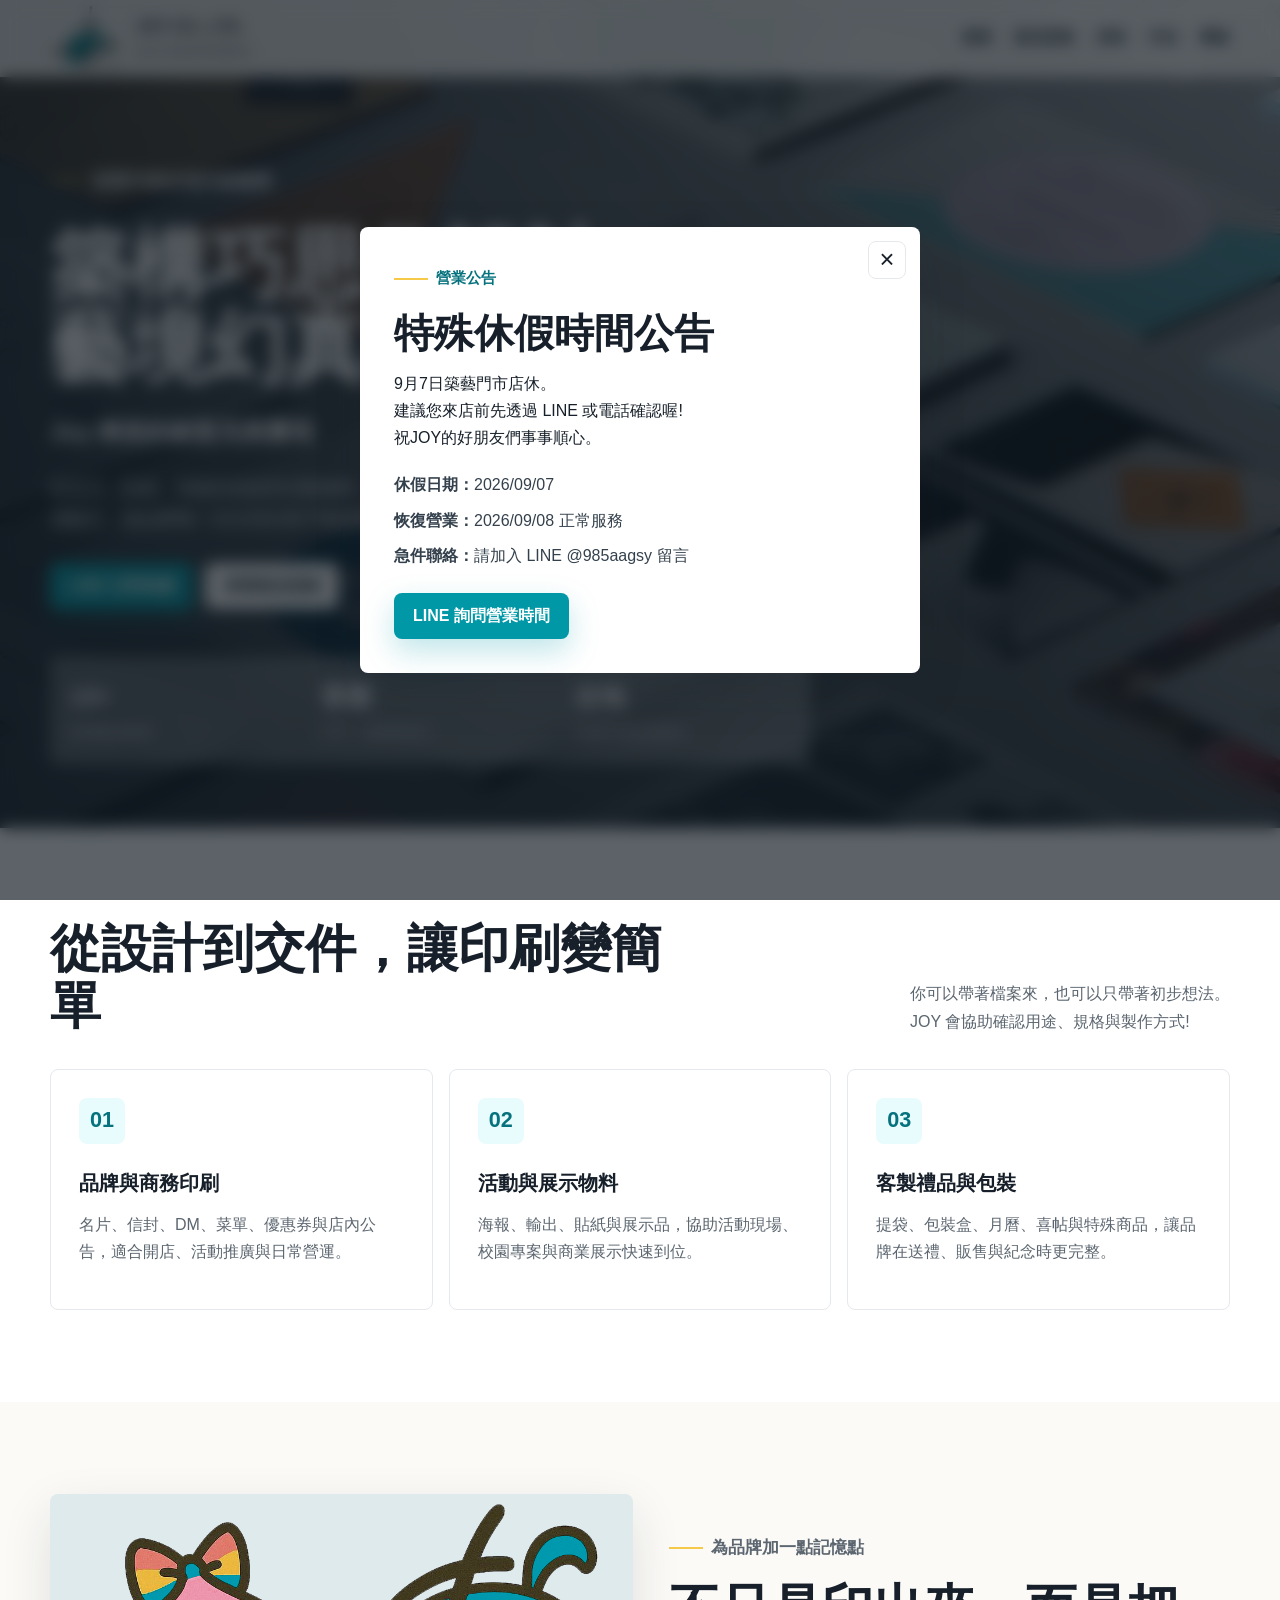
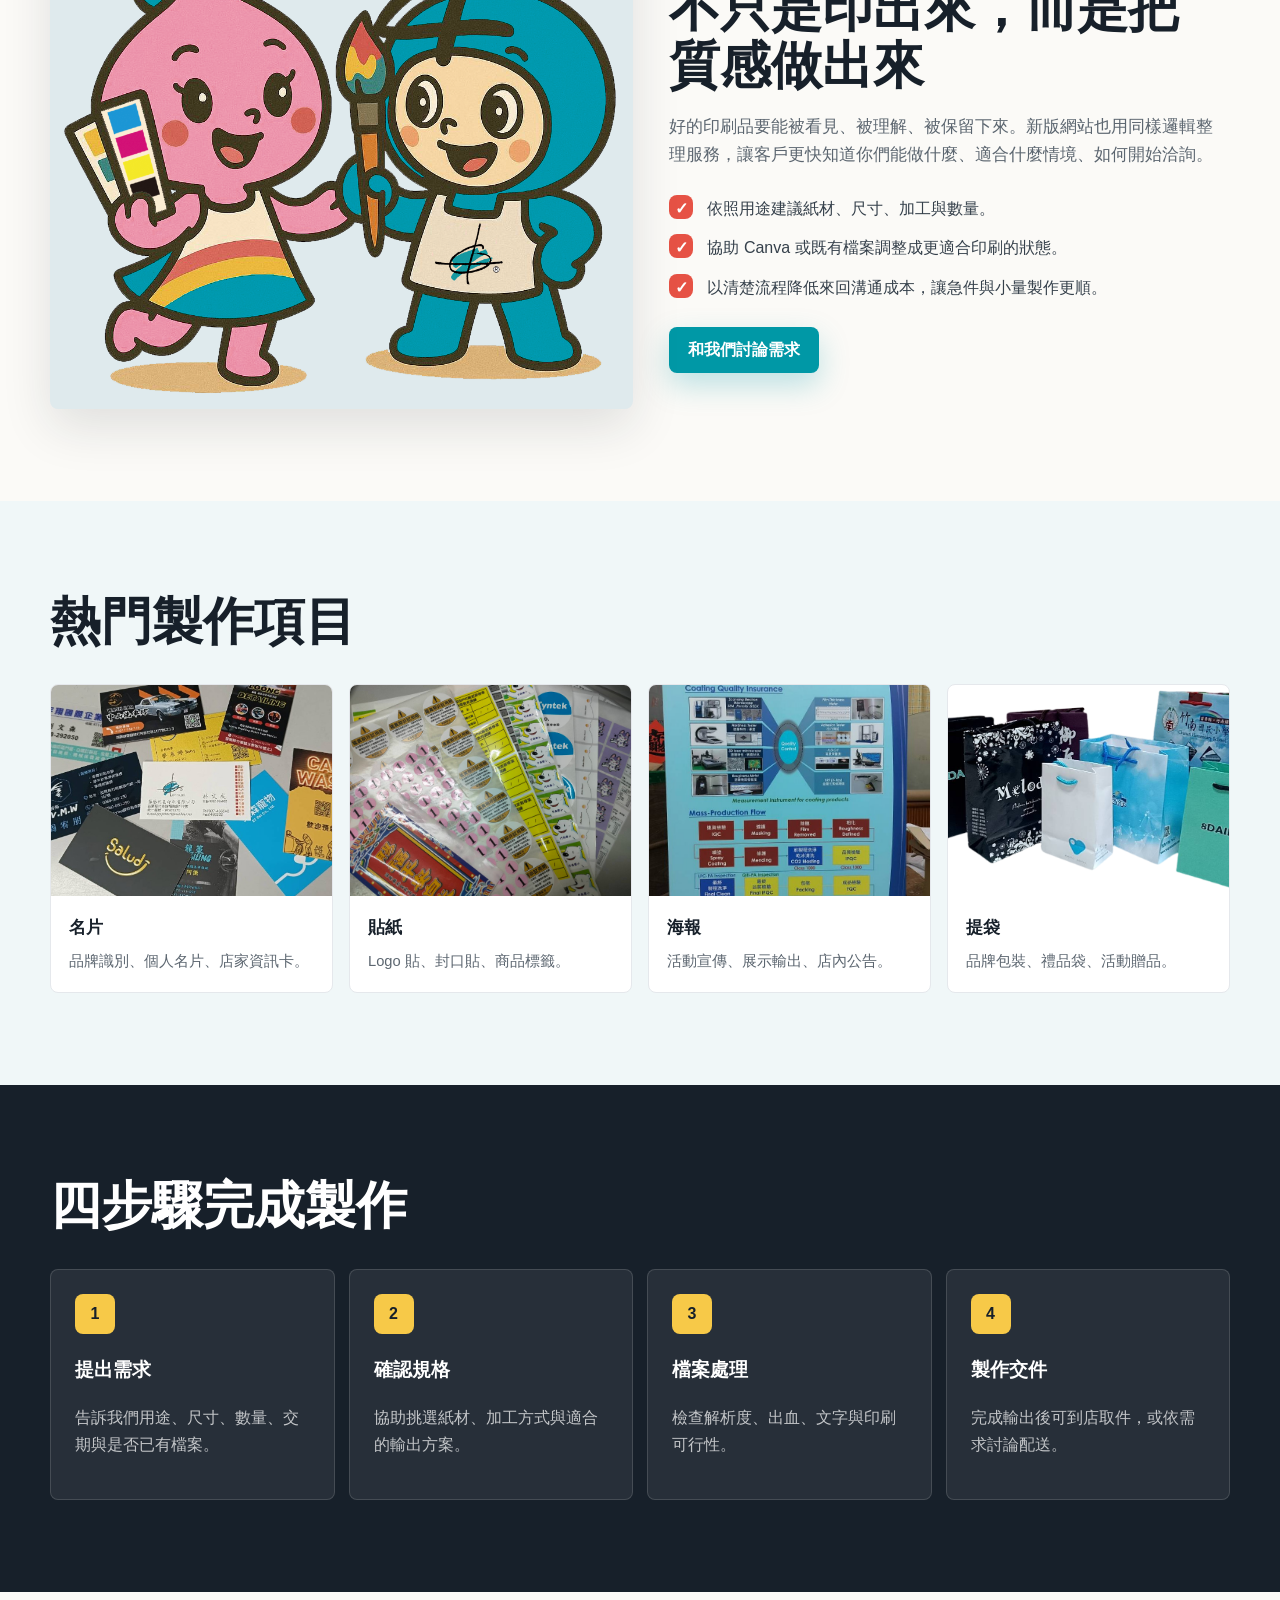
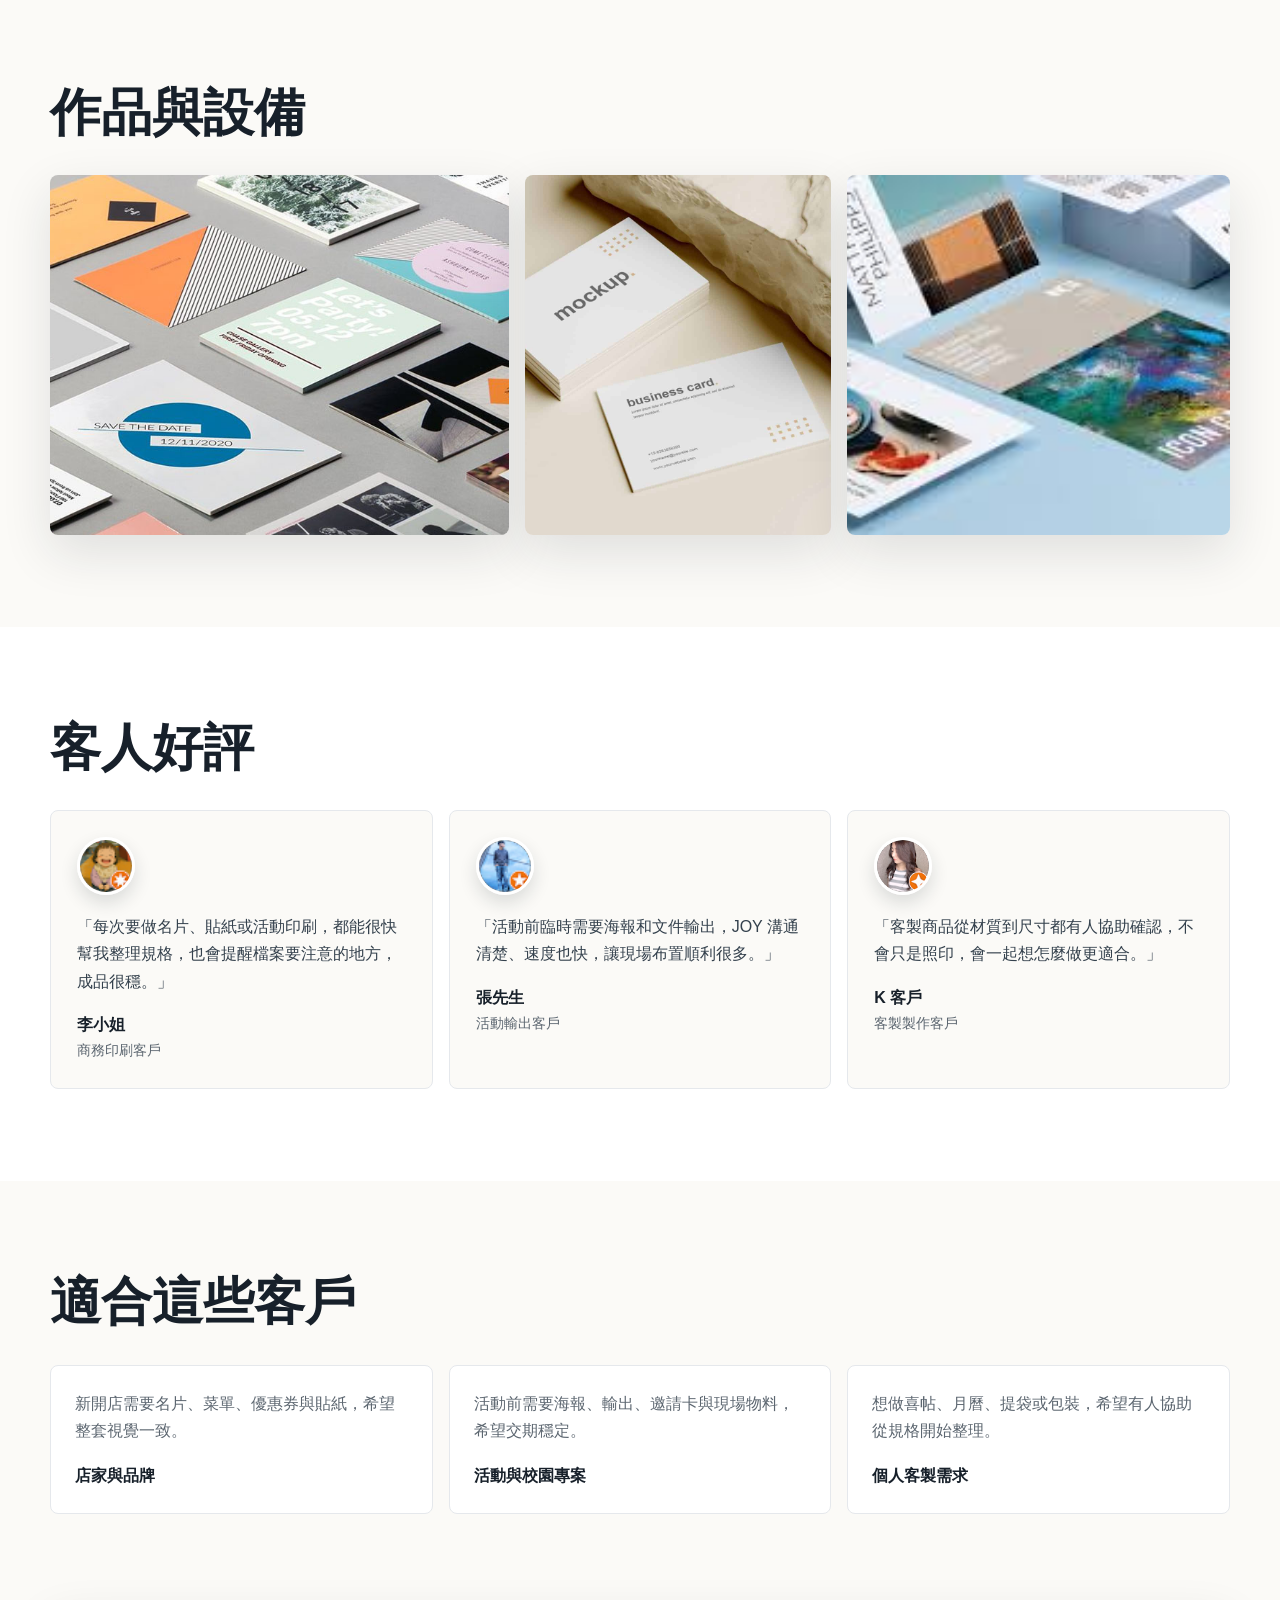
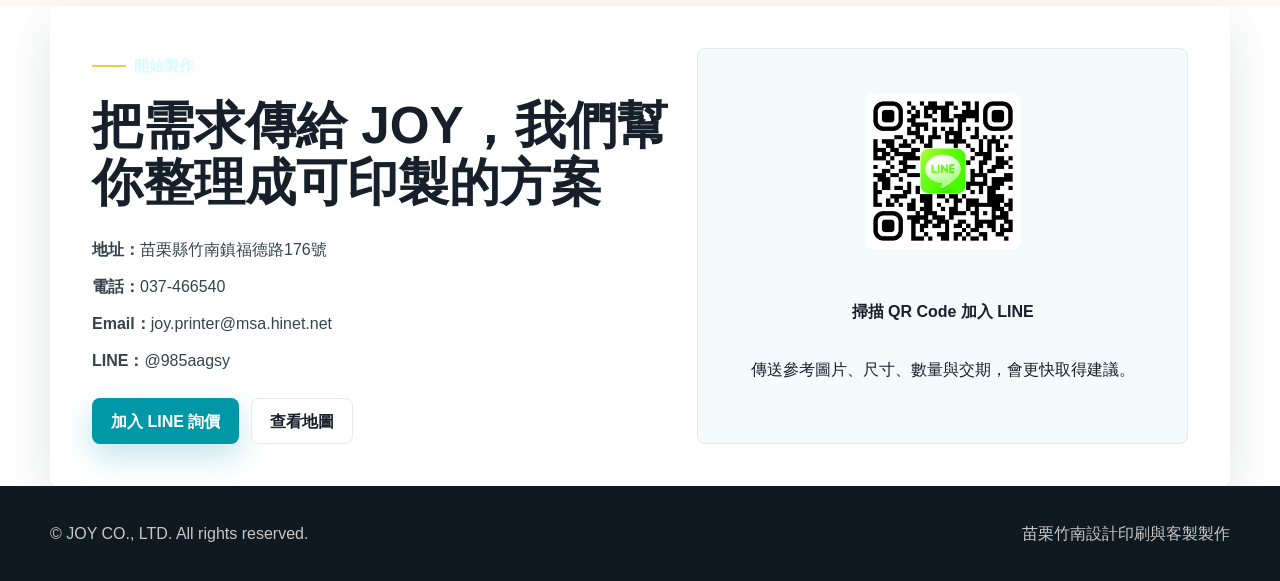
==== index.html @ 33b49ceb "Update business notice for special holiday hours" ====
<!DOCTYPE html>
<html lang="zh-Hant">
<head>
  <meta charset="UTF-8">
  <meta name="viewport" content="width=device-width, initial-scale=1.0">
  <meta name="description" content="JOY CO., LTD. 提供苗栗竹南在地印刷、影印輸出、客製設計、包裝與活動物料製作服務。">
  <title>JOY CO., LTD. | 設計印刷與客製製作</title>
  <link rel="icon" type="image/png" href="./assets/logo_cover.png">
  <link rel="stylesheet" href="./styles.css">
</head>
<body>
  <header class="site-header">
    <div class="nav-wrap">
      <a class="brand" href="./index.html" aria-label="JOY CO., LTD. 首頁">
        <img src="./assets/logo.png" alt="JOY CO., LTD.">
        <span class="brand-text">
          <strong>JOY CO., LTD.</strong>
          <span>設計印刷與客製製作</span>
        </span>
      </a>
      <nav class="nav-links" aria-label="主要導覽">
        <a href="#services">服務</a>
        <a href="./products.html">產品型錄</a>
        <a href="#process">流程</a>
        <a href="#portfolio">作品</a>
        <a href="#contact">聯絡</a>
      </nav>
      <button class="menu-toggle" type="button" aria-label="開啟選單" aria-expanded="false">
        <span></span><span></span><span></span>
      </button>
    </div>
  </header>

  <!-- 休假公告彈窗：把 data-enabled 改成 "true" 會顯示，改成 "false" 會關閉。 -->
  <div class="notice-modal" id="holidayNotice" data-enabled="true" data-version="2026-06-05" aria-hidden="true">
    <div class="notice-backdrop" data-notice-close></div>
    <section class="notice-dialog" role="dialog" aria-modal="true" aria-labelledby="noticeTitle">
      <button class="notice-close" type="button" aria-label="關閉公告" data-notice-close>×</button>
      <p class="eyebrow">營業公告</p>
      <h2 id="noticeTitle">特殊休假時間公告</h2>
      <p>9月7日築藝門市店休。<br>建議您來店前先透過 LINE 或電話確認喔!<br>祝JOY的好朋友們事事順心。</p>
      <ul class="notice-list">
        <li><strong>休假日期：</strong>2026/09/07</li>
        <li><strong>恢復營業：</strong>2026/09/08 正常服務</li>
        <li><strong>急件聯絡：</strong>請加入 LINE @985aagsy 留言</li>
      </ul>
      <a class="button primary" href="https://line.me/R/ti/p/@985aagsy">LINE 詢問營業時間</a>
    </section>
  </div>

  <main>
    <section class="hero">
      <div class="hero-media">
        <video autoplay muted loop playsinline poster="./assets/printer1.jpg">
          <source src="./assets/bg.mp4" type="video/mp4">
        </video>
      </div>
      <div class="hero-inner">
        <div class="hero-copy">
          <p class="eyebrow">苗栗竹南在地印刷服務</p>
          <h1>築構巧思作設計<br>藝境幻真製印品<br></h1>
          <h2>Joy 將您的創意完美實現</h2>
          <p>從名片、貼紙、海報到包裝與活動物料，JOY 協助你整理需求、優化設計、完成輸出，讓品牌每一次出現在客戶面前都更有質感。</p>
          <div class="hero-actions">
            <a class="button primary" href="https://line.me/R/ti/p/@985aagsy">LINE 立即詢價</a>
            <a class="button secondary" href="./products.html">查看產品型錄</a>
          </div>
          <div class="hero-stats" aria-label="服務特色">
            <div><strong>13+</strong><span>常用產品類別</span></div>
            <div><strong>客製</strong><span>尺寸、材質與加工</span></div>
            <div><strong>在地</strong><span>竹南門市諮詢取件</span></div>
          </div>
        </div>
      </div>
    </section>

    <section id="services" class="services-band">
      <div class="section-inner">
        <div class="section-heading">
          <h2>從設計到交件，讓印刷變簡單</h2>
          <p>你可以帶著檔案來，也可以只帶著初步想法。<br>JOY 會協助確認用途、規格與製作方式!</p>
        </div>
        <div class="service-grid">
          <article class="service-card">
            <span class="icon">01</span>
            <h3>品牌與商務印刷</h3>
            <p>名片、信封、DM、菜單、優惠券與店內公告，適合開店、活動推廣與日常營運。</p>
          </article>
          <article class="service-card">
            <span class="icon">02</span>
            <h3>活動與展示物料</h3>
            <p>海報、輸出、貼紙與展示品，協助活動現場、校園專案與商業展示快速到位。</p>
          </article>
          <article class="service-card">
            <span class="icon">03</span>
            <h3>客製禮品與包裝</h3>
            <p>提袋、包裝盒、月曆、喜帖與特殊商品，讓品牌在送禮、販售與紀念時更完整。</p>
          </article>
        </div>
      </div>
    </section>

    <section>
      <div class="section-inner feature-split">
        <div class="feature-media">
          <img src="./assets/joy_sunny1.png" alt="JOY 品牌角色與客製印刷形象">
        </div>
        <div class="feature-copy">
          <p class="eyebrow">為品牌加一點記憶點</p>
          <h2>不只是印出來，而是把質感做出來</h2>
          <p>好的印刷品要能被看見、被理解、被保留下來。新版網站也用同樣邏輯整理服務，讓客戶更快知道你們能做什麼、適合什麼情境、如何開始洽詢。</p>
          <ul class="checks">
            <li>依照用途建議紙材、尺寸、加工與數量。</li>
            <li>協助 Canva 或既有檔案調整成更適合印刷的狀態。</li>
            <li>以清楚流程降低來回溝通成本，讓急件與小量製作更順。</li>
          </ul>
          <a class="button primary" href="#contact">和我們討論需求</a>
        </div>
      </div>
    </section>

    <section class="products-band">
      <div class="section-inner">
        <div class="section-heading">
          <h2>熱門製作項目</h2>
          
        </div>
        <div class="product-grid">
          <a class="product-card" href="./products.html">
            <img src="./assets/product/card.jpg" alt="名片設計印刷">
            <div><h3>名片</h3><p>品牌識別、個人名片、店家資訊卡。</p></div>
          </a>
          <a class="product-card" href="./products.html">
            <img src="./assets/product/sticker.jpg" alt="貼紙製作">
            <div><h3>貼紙</h3><p>Logo 貼、封口貼、商品標籤。</p></div>
          </a>
          <a class="product-card" href="./products.html">
            <img src="./assets/product/poster.jpg" alt="海報輸出">
            <div><h3>海報</h3><p>活動宣傳、展示輸出、店內公告。</p></div>
          </a>
          <a class="product-card" href="./products.html">
            <img src="./assets/product/bag.png" alt="客製提袋">
            <div><h3>提袋</h3><p>品牌包裝、禮品袋、活動贈品。</p></div>
          </a>
        </div>
      </div>
    </section>

    <section id="process" class="process-band">
      <div class="section-inner">
        <div class="section-heading">
          <h2>四步驟完成製作</h2>
          
        </div>
        <div class="step-grid">
          <article class="step">
            <strong>1</strong>
            <h3>提出需求</h3>
            <p>告訴我們用途、尺寸、數量、交期與是否已有檔案。</p>
          </article>
          <article class="step">
            <strong>2</strong>
            <h3>確認規格</h3>
            <p>協助挑選紙材、加工方式與適合的輸出方案。</p>
          </article>
          <article class="step">
            <strong>3</strong>
            <h3>檔案處理</h3>
            <p>檢查解析度、出血、文字與印刷可行性。</p>
          </article>
          <article class="step">
            <strong>4</strong>
            <h3>製作交件</h3>
            <p>完成輸出後可到店取件，或依需求討論配送。</p>
          </article>
        </div>
      </div>
    </section>

    <section id="portfolio">
      <div class="section-inner">
        <div class="section-heading">
          <h2>作品與設備</h2>
          
        </div>
        <div class="portfolio-strip">
          <img src="./assets/printer1.jpg" alt="印刷設備與作品展示一">
          <img src="./assets/printer2.jpg" alt="印刷設備與作品展示二">
          <img src="./assets/printer3.jpg" alt="印刷設備與作品展示三">
        </div>
      </div>
    </section>

    <section class="reviews-band">
      <div class="section-inner">
        <div class="section-heading">
          <h2>客人好評</h2>
        </div>
        <div class="review-grid">
          <article class="review-card">
            <img src="./assets/mslee.png" alt="客戶頭像">
            <p>「每次要做名片、貼紙或活動印刷，都能很快幫我整理規格，也會提醒檔案要注意的地方，成品很穩。」</p>
            <strong>李小姐</strong>
            <span>商務印刷客戶</span>
          </article>
          <article class="review-card">
            <img src="./assets/mrchang.png" alt="客戶頭像">
            <p>「活動前臨時需要海報和文件輸出，JOY 溝通清楚、速度也快，讓現場布置順利很多。」</p>
            <strong>張先生</strong>
            <span>活動輸出客戶</span>
          </article>
          <article class="review-card">
            <img src="./assets/msk.png" alt="客戶頭像">
            <p>「客製商品從材質到尺寸都有人協助確認，不會只是照印，會一起想怎麼做更適合。」</p>
            <strong>K 客戶</strong>
            <span>客製製作客戶</span>
          </article>
        </div>
      </div>
    </section>

    <section>
      <div class="section-inner">
        <div class="section-heading">
          <h2>適合這些客戶</h2>
          
        </div>
        <div class="quote-grid">
          <article class="quote-card">
            <p>新開店需要名片、菜單、優惠券與貼紙，希望整套視覺一致。</p>
            <strong>店家與品牌</strong>
          </article>
          <article class="quote-card">
            <p>活動前需要海報、輸出、邀請卡與現場物料，希望交期穩定。</p>
            <strong>活動與校園專案</strong>
          </article>
          <article class="quote-card">
            <p>想做喜帖、月曆、提袋或包裝，希望有人協助從規格開始整理。</p>
            <strong>個人客製需求</strong>
          </article>
        </div>
      </div>
    </section>

    <section id="contact" class="contact-band">
      <div class="section-inner">
        <div class="contact-panel">
          <div>
            <p class="eyebrow">開始製作</p>
            <h2>把需求傳給 JOY，我們幫你整理成可印製的方案</h2>
            <ul class="contact-list">
              <li><strong>地址：</strong>苗栗縣竹南鎮福德路176號</li>
              <li><strong>電話：</strong>037-466540</li>
              <li><strong>Email：</strong>joy.printer@msa.hinet.net</li>
              <li><strong>LINE：</strong>@985aagsy</li>
            </ul>
            <div class="contact-actions">
              <a class="button primary" href="https://line.me/R/ti/p/@985aagsy">加入 LINE 詢價</a>
              <a class="button secondary" href="https://maps.app.goo.gl/v6UgBvDhpB6sY5n37?g_st=al">查看地圖</a>
            </div>
          </div>
          <div class="qr-box">
            <img src="./assets/qrcode.png" alt="JOY LINE QR Code">
            <strong>掃描 QR Code 加入 LINE</strong>
            <p>傳送參考圖片、尺寸、數量與交期，會更快取得建議。</p>
          </div>
        </div>
      </div>
    </section>
  </main>

  <footer class="site-footer">
    <div class="footer-inner">
      <span>© JOY CO., LTD. All rights reserved.</span>
      <span>苗栗竹南設計印刷與客製製作</span>
    </div>
  </footer>

  <script src="./script.js"></script>
</body>
</html>
---- styles.css ----
:root {
  --ink: #17202a;
  --muted: #5c6670;
  --line: #e5e8ec;
  --paper: #fbfaf7;
  --white: #ffffff;
  --teal: #0098a6;
  --teal-dark: #05727d;
  --coral: #e65245;
  --yellow: #f7c948;
  --shadow: 0 18px 50px rgba(23, 32, 42, 0.12);
}

* {
  box-sizing: border-box;
}

html {
  scroll-behavior: smooth;
}

body {
  margin: 0;
  color: var(--ink);
  background: var(--paper);
  font-family: "Noto Sans TC", "Microsoft JhengHei", Arial, sans-serif;
  line-height: 1.7;
}

img,
video {
  display: block;
  max-width: 100%;
}

a {
  color: inherit;
  text-decoration: none;
}

.site-header {
  position: fixed;
  inset: 0 0 auto 0;
  z-index: 50;
  background: rgba(251, 250, 247, 0.88);
  border-bottom: 1px solid rgba(229, 232, 236, 0.85);
  backdrop-filter: blur(18px);
}

.nav-wrap {
  width: min(1180px, calc(100% - 32px));
  min-height: 76px;
  margin: 0 auto;
  display: flex;
  align-items: center;
  justify-content: space-between;
  gap: 20px;
}

.brand {
  display: flex;
  align-items: center;
  gap: 12px;
  min-width: 0;
}

.brand img {
  width: 74px;
  height: auto;
}

.brand-text {
  display: grid;
  gap: 1px;
}

.brand-text strong {
  font-size: 1rem;
  letter-spacing: 0;
}

.brand-text span {
  color: var(--muted);
  font-size: 0.82rem;
}

.nav-links {
  display: flex;
  align-items: center;
  gap: 22px;
  color: #2d3742;
  font-size: 0.95rem;
  font-weight: 600;
}

.nav-links a {
  padding: 8px 0;
  border-bottom: 2px solid transparent;
}

.nav-links a:hover,
.nav-links a.active {
  color: var(--teal-dark);
  border-color: var(--teal);
}

.menu-toggle {
  display: none;
  width: 42px;
  height: 42px;
  border: 1px solid var(--line);
  background: var(--white);
  border-radius: 8px;
  cursor: pointer;
}

.menu-toggle span {
  display: block;
  width: 18px;
  height: 2px;
  margin: 4px auto;
  background: var(--ink);
}

.button {
  display: inline-flex;
  align-items: center;
  justify-content: center;
  min-height: 46px;
  padding: 12px 18px;
  border: 1px solid transparent;
  border-radius: 8px;
  font-weight: 800;
  line-height: 1.2;
  transition: transform 0.2s ease, box-shadow 0.2s ease, background 0.2s ease;
}

.button:hover {
  transform: translateY(-2px);
}

.button.primary {
  color: var(--white);
  background: var(--teal);
  box-shadow: 0 12px 30px rgba(0, 152, 166, 0.25);
}

.button.primary:hover {
  background: var(--teal-dark);
}

.button.secondary {
  color: var(--ink);
  background: var(--white);
  border-color: var(--line);
}

.hero {
  position: relative;
  min-height: 92svh;
  display: grid;
  align-items: end;
  overflow: hidden;
  padding: 132px 0 64px;
  color: var(--white);
}

.hero-media {
  position: absolute;
  inset: 0;
  z-index: -2;
}

.hero-media video,
.hero-media img {
  width: 100%;
  height: 100%;
  object-fit: cover;
}

.hero::after {
  content: "";
  position: absolute;
  inset: 0;
  z-index: -1;
  background:
    linear-gradient(90deg, rgba(11, 20, 30, 0.82), rgba(11, 20, 30, 0.52) 52%, rgba(11, 20, 30, 0.2)),
    linear-gradient(0deg, rgba(11, 20, 30, 0.58), rgba(11, 20, 30, 0));
}

.hero-inner,
.section-inner {
  width: min(1180px, calc(100% - 32px));
  margin: 0 auto;
}

.hero-copy {
  max-width: 860px;
}

.eyebrow {
  display: inline-flex;
  align-items: center;
  gap: 8px;
  margin: 0 0 18px;
  color: #d7fbff;
  font-size: 0.92rem;
  font-weight: 800;
}

.eyebrow::before {
  content: "";
  width: 34px;
  height: 2px;
  background: var(--yellow);
}

h1,
h2,
h3,
p {
  margin-top: 0;
}

h1 {
  margin-bottom: 22px;
  font-size: clamp(2.65rem, 6.2vw, 5.2rem);
  line-height: 1.04;
  letter-spacing: 0;
}

.hero-copy p {
  max-width: 620px;
  margin-bottom: 28px;
  color: rgba(255, 255, 255, 0.88);
  font-size: 1.14rem;
}

.hero-actions,
.contact-actions {
  display: flex;
  flex-wrap: wrap;
  gap: 12px;
}

.hero-stats {
  display: grid;
  grid-template-columns: repeat(3, minmax(0, 1fr));
  gap: 1px;
  max-width: 760px;
  margin-top: 48px;
  background: rgba(255, 255, 255, 0.18);
  border: 1px solid rgba(255, 255, 255, 0.22);
  border-radius: 8px;
  overflow: hidden;
  backdrop-filter: blur(14px);
}

.hero-stats div {
  padding: 18px;
  background: rgba(255, 255, 255, 0.1);
}

.hero-stats strong {
  display: block;
  font-size: 1.55rem;
}

.hero-stats span {
  color: rgba(255, 255, 255, 0.78);
  font-size: 0.88rem;
}

section {
  padding: 92px 0;
}

.section-heading {
  display: flex;
  align-items: end;
  justify-content: space-between;
  gap: 24px;
  margin-bottom: 34px;
}

.section-heading h2 {
  max-width: 640px;
  margin-bottom: 0;
  font-size: clamp(2rem, 4vw, 3.5rem);
  line-height: 1.12;
}

.section-heading p {
  max-width: 420px;
  margin-bottom: 0;
  color: var(--muted);
}

.services-band {
  background: var(--white);
}

.service-grid {
  display: grid;
  grid-template-columns: repeat(3, minmax(0, 1fr));
  gap: 16px;
}

.service-card,
.product-card,
.step,
.quote-card {
  border: 1px solid var(--line);
  border-radius: 8px;
  background: var(--white);
}

.service-card {
  padding: 28px;
}

.service-card .icon {
  width: 46px;
  height: 46px;
  display: grid;
  place-items: center;
  margin-bottom: 22px;
  color: var(--teal-dark);
  background: #e8fbfd;
  border-radius: 8px;
  font-size: 1.35rem;
  font-weight: 900;
}

.service-card h3 {
  margin-bottom: 10px;
  font-size: 1.28rem;
}

.service-card p,
.product-card p,
.step p,
.quote-card p {
  color: var(--muted);
}

.feature-split {
  display: grid;
  grid-template-columns: 1.02fr 0.98fr;
  gap: 36px;
  align-items: center;
}

.feature-media {
  position: relative;
  min-height: 460px;
  overflow: hidden;
  border-radius: 8px;
  background: #dfeaed;
  box-shadow: var(--shadow);
}

.feature-media img {
  width: 100%;
  height: 100%;
  min-height: 460px;
  object-fit: cover;
}

.feature-copy h2 {
  margin-bottom: 18px;
  font-size: clamp(2rem, 4vw, 3.45rem);
  line-height: 1.12;
}

.feature-copy > p {
  color: var(--muted);
  font-size: 1.04rem;
}

.checks {
  display: grid;
  gap: 12px;
  margin: 26px 0;
  padding: 0;
  list-style: none;
}

.checks li {
  display: grid;
  grid-template-columns: 28px 1fr;
  gap: 10px;
  align-items: start;
  color: #35404b;
}

.checks li::before {
  content: "✓";
  display: grid;
  place-items: center;
  width: 24px;
  height: 24px;
  color: var(--white);
  background: var(--coral);
  border-radius: 8px;
  font-weight: 900;
}

.products-band {
  background: #f0f7f8;
}

.product-grid {
  display: grid;
  grid-template-columns: repeat(4, minmax(0, 1fr));
  gap: 16px;
}

.product-card {
  overflow: hidden;
  transition: transform 0.2s ease, box-shadow 0.2s ease;
}

.product-card:hover {
  transform: translateY(-4px);
  box-shadow: 0 16px 34px rgba(23, 32, 42, 0.12);
}

.product-card img {
  width: 100%;
  aspect-ratio: 4 / 3;
  object-fit: cover;
}

.product-card div {
  padding: 18px;
}

.product-card h3 {
  margin-bottom: 7px;
  font-size: 1.05rem;
}

.product-card p {
  margin-bottom: 0;
  font-size: 0.92rem;
}

.process-band {
  background: var(--ink);
  color: var(--white);
}

.process-band .section-heading p {
  color: rgba(255, 255, 255, 0.72);
}

.step-grid {
  display: grid;
  grid-template-columns: repeat(4, minmax(0, 1fr));
  gap: 14px;
}

.step {
  padding: 24px;
  background: rgba(255, 255, 255, 0.07);
  border-color: rgba(255, 255, 255, 0.14);
}

.step strong {
  display: inline-grid;
  place-items: center;
  width: 40px;
  height: 40px;
  margin-bottom: 20px;
  color: var(--ink);
  background: var(--yellow);
  border-radius: 8px;
}

.step p {
  color: rgba(255, 255, 255, 0.72);
}

.portfolio-strip {
  display: grid;
  grid-template-columns: 1.2fr 0.8fr 1fr;
  gap: 16px;
}

.portfolio-strip img {
  width: 100%;
  height: 360px;
  object-fit: cover;
  border-radius: 8px;
  box-shadow: var(--shadow);
}

.quote-grid {
  display: grid;
  grid-template-columns: repeat(3, minmax(0, 1fr));
  gap: 16px;
}

.reviews-band {
  background: var(--white);
}

.review-grid {
  display: grid;
  grid-template-columns: repeat(3, minmax(0, 1fr));
  gap: 16px;
}

.review-card {
  padding: 26px;
  border: 1px solid var(--line);
  border-radius: 8px;
  background: #fbfaf7;
}

.review-card img {
  width: 58px;
  height: 58px;
  margin-bottom: 18px;
  object-fit: cover;
  border: 3px solid var(--white);
  border-radius: 50%;
  box-shadow: 0 8px 18px rgba(23, 32, 42, 0.14);
}

.review-card p {
  color: #34414d;
}

.review-card strong,
.review-card span {
  display: block;
}

.review-card span {
  color: var(--muted);
  font-size: 0.9rem;
}

.quote-card {
  padding: 24px;
}

.quote-card strong {
  display: block;
  margin-top: 18px;
}

.contact-band {
  padding: 0;
  background: var(--white);
}

.contact-panel {
  display: grid;
  grid-template-columns: 1fr 0.85fr;
  gap: 28px;
  align-items: stretch;
  padding: 42px;
  border-radius: 8px;
  background: var(--white);
  box-shadow: var(--shadow);
}

.contact-panel h2 {
  margin-bottom: 14px;
  font-size: clamp(2rem, 4vw, 3.2rem);
  line-height: 1.12;
}

.contact-list {
  display: grid;
  gap: 10px;
  margin: 24px 0;
  padding: 0;
  list-style: none;
  color: #37424d;
}

.qr-box {
  display: grid;
  place-items: center;
  min-height: 100%;
  padding: 28px;
  background: #f4fbfc;
  border: 1px solid var(--line);
  border-radius: 8px;
  text-align: center;
}

.qr-box img {
  width: 156px;
  margin-bottom: 18px;
  border-radius: 8px;
}

.site-footer {
  padding: 34px 0;
  color: rgba(255, 255, 255, 0.76);
  background: #101820;
}

.notice-modal {
  position: fixed;
  inset: 0;
  z-index: 100;
  display: none;
  place-items: center;
  padding: 18px;
}

.notice-modal.open {
  display: grid;
}

.notice-backdrop {
  position: absolute;
  inset: 0;
  background: rgba(16, 24, 32, 0.68);
  backdrop-filter: blur(8px);
}

.notice-dialog {
  position: relative;
  width: min(560px, 100%);
  padding: 34px;
  border-radius: 8px;
  background: var(--white);
  box-shadow: var(--shadow);
}

.notice-dialog .eyebrow {
  color: var(--teal-dark);
}

.notice-dialog h2 {
  margin-bottom: 14px;
  font-size: clamp(1.7rem, 4vw, 2.5rem);
  line-height: 1.16;
}

.notice-close {
  position: absolute;
  top: 14px;
  right: 14px;
  width: 38px;
  height: 38px;
  border: 1px solid var(--line);
  border-radius: 8px;
  background: var(--white);
  color: var(--ink);
  font-size: 1.6rem;
  line-height: 1;
  cursor: pointer;
}

.notice-list {
  display: grid;
  gap: 8px;
  margin: 20px 0 24px;
  padding: 0;
  list-style: none;
  color: #34414d;
}

.footer-inner {
  width: min(1180px, calc(100% - 32px));
  margin: 0 auto;
  display: flex;
  justify-content: space-between;
  gap: 20px;
}

.page-hero {
  padding: 150px 0 72px;
  background: #101820;
  color: var(--white);
}

.page-hero h1 {
  max-width: 820px;
  margin-bottom: 18px;
}

.page-hero p {
  max-width: 640px;
  color: rgba(255, 255, 255, 0.78);
  font-size: 1.08rem;
}

.catalog-filter {
  display: flex;
  flex-wrap: wrap;
  gap: 10px;
  margin-bottom: 28px;
}

.filter-button {
  min-height: 40px;
  padding: 8px 14px;
  border: 1px solid var(--line);
  border-radius: 8px;
  background: var(--white);
  color: #34414d;
  font-weight: 800;
  cursor: pointer;
}

.filter-button.active {
  color: var(--white);
  background: var(--teal);
  border-color: var(--teal);
}

@media (max-width: 900px) {
  .menu-toggle {
    display: block;
  }

  .nav-links {
    position: absolute;
    top: 76px;
    right: 16px;
    left: 16px;
    display: none;
    flex-direction: column;
    align-items: stretch;
    gap: 0;
    padding: 10px;
    background: var(--white);
    border: 1px solid var(--line);
    border-radius: 8px;
    box-shadow: var(--shadow);
  }

  .nav-links.open {
    display: flex;
  }

  .nav-links a {
    padding: 12px;
  }

  .section-heading,
  .feature-split,
  .contact-panel {
    grid-template-columns: 1fr;
  }

  .section-heading {
    display: grid;
  }

  .service-grid,
  .quote-grid,
  .review-grid {
    grid-template-columns: 1fr;
  }

  .product-grid,
  .step-grid {
    grid-template-columns: repeat(2, minmax(0, 1fr));
  }

  .portfolio-strip {
    grid-template-columns: 1fr;
  }

  .portfolio-strip img {
    height: 260px;
  }
}

@media (max-width: 620px) {
  .brand img {
    width: 62px;
  }

  .brand-text span {
    display: none;
  }

  .hero {
    min-height: 86svh;
    padding-top: 118px;
  }

  .hero-stats,
  .product-grid,
  .step-grid {
    grid-template-columns: 1fr;
  }

  .hero-stats div,
  .contact-panel,
  .notice-dialog {
    padding: 22px;
  }

  section {
    padding: 66px 0;
  }

  .footer-inner {
    display: grid;
  }
}
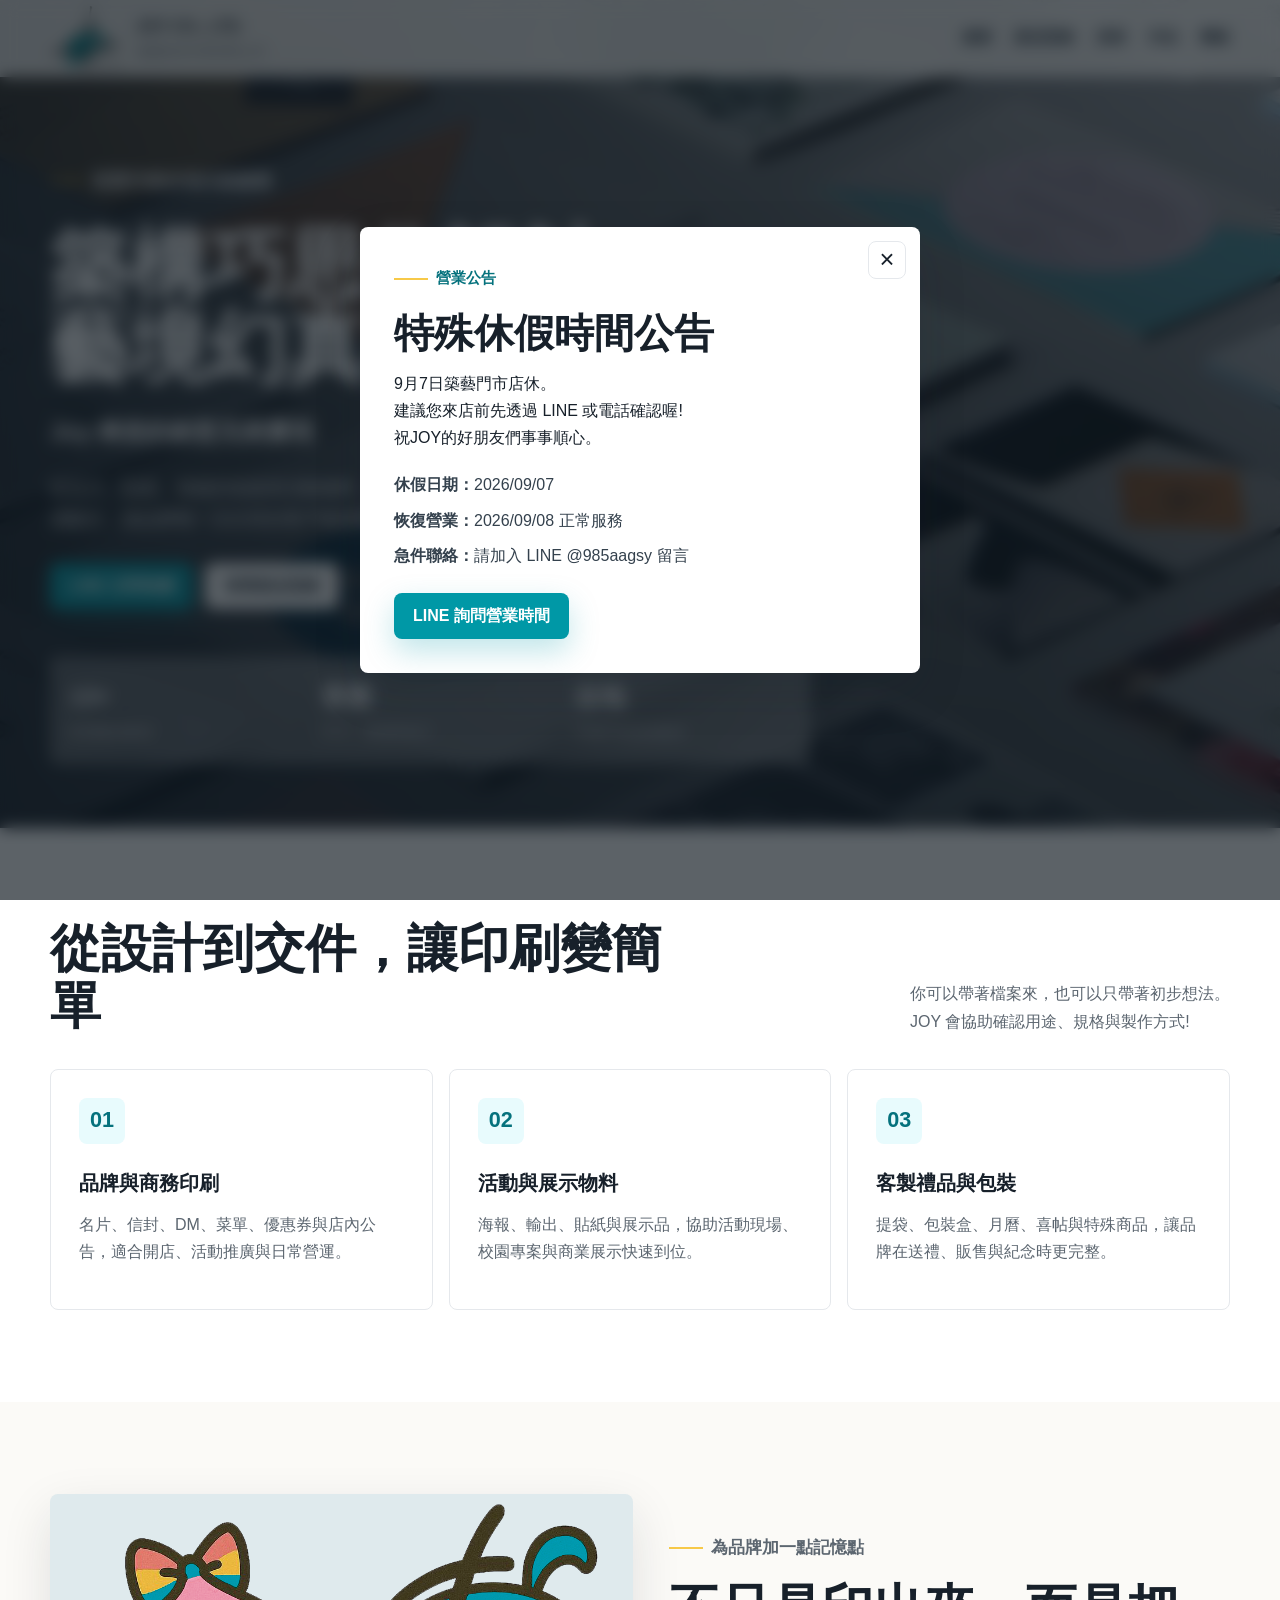
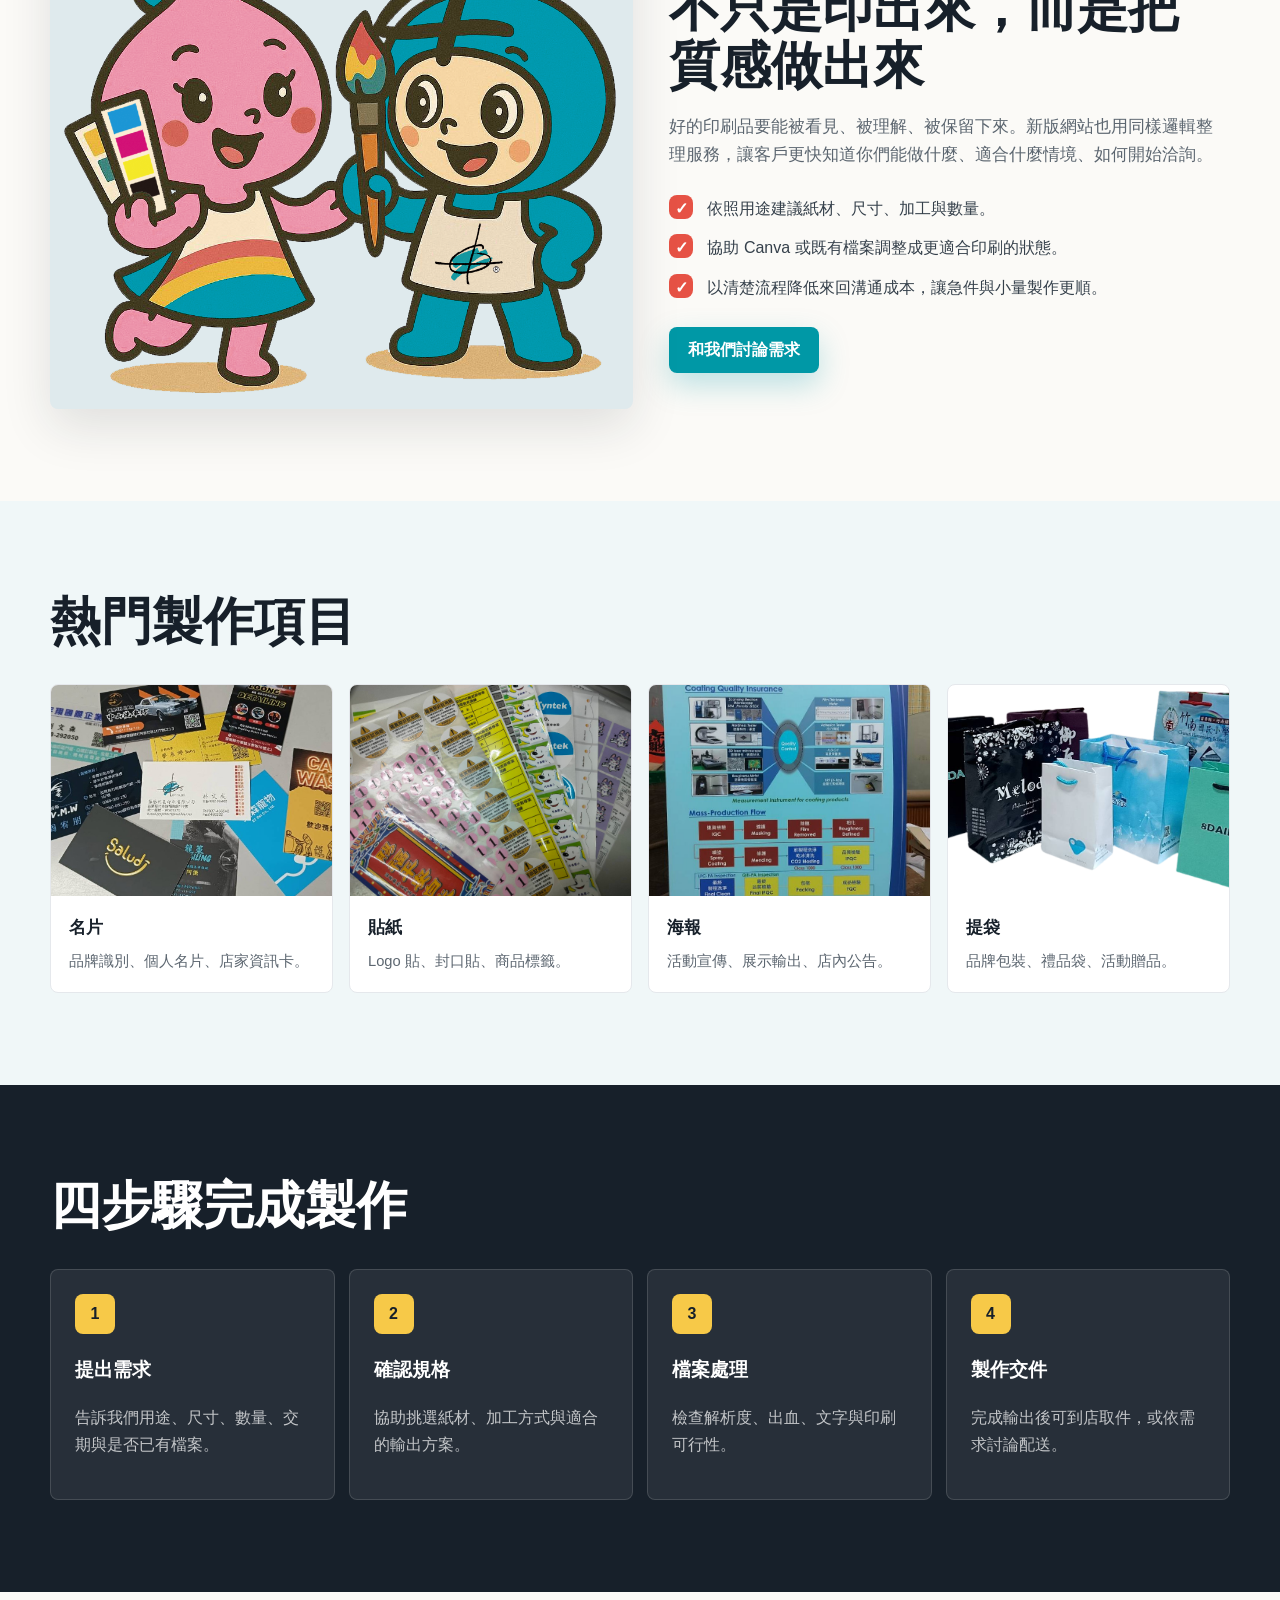
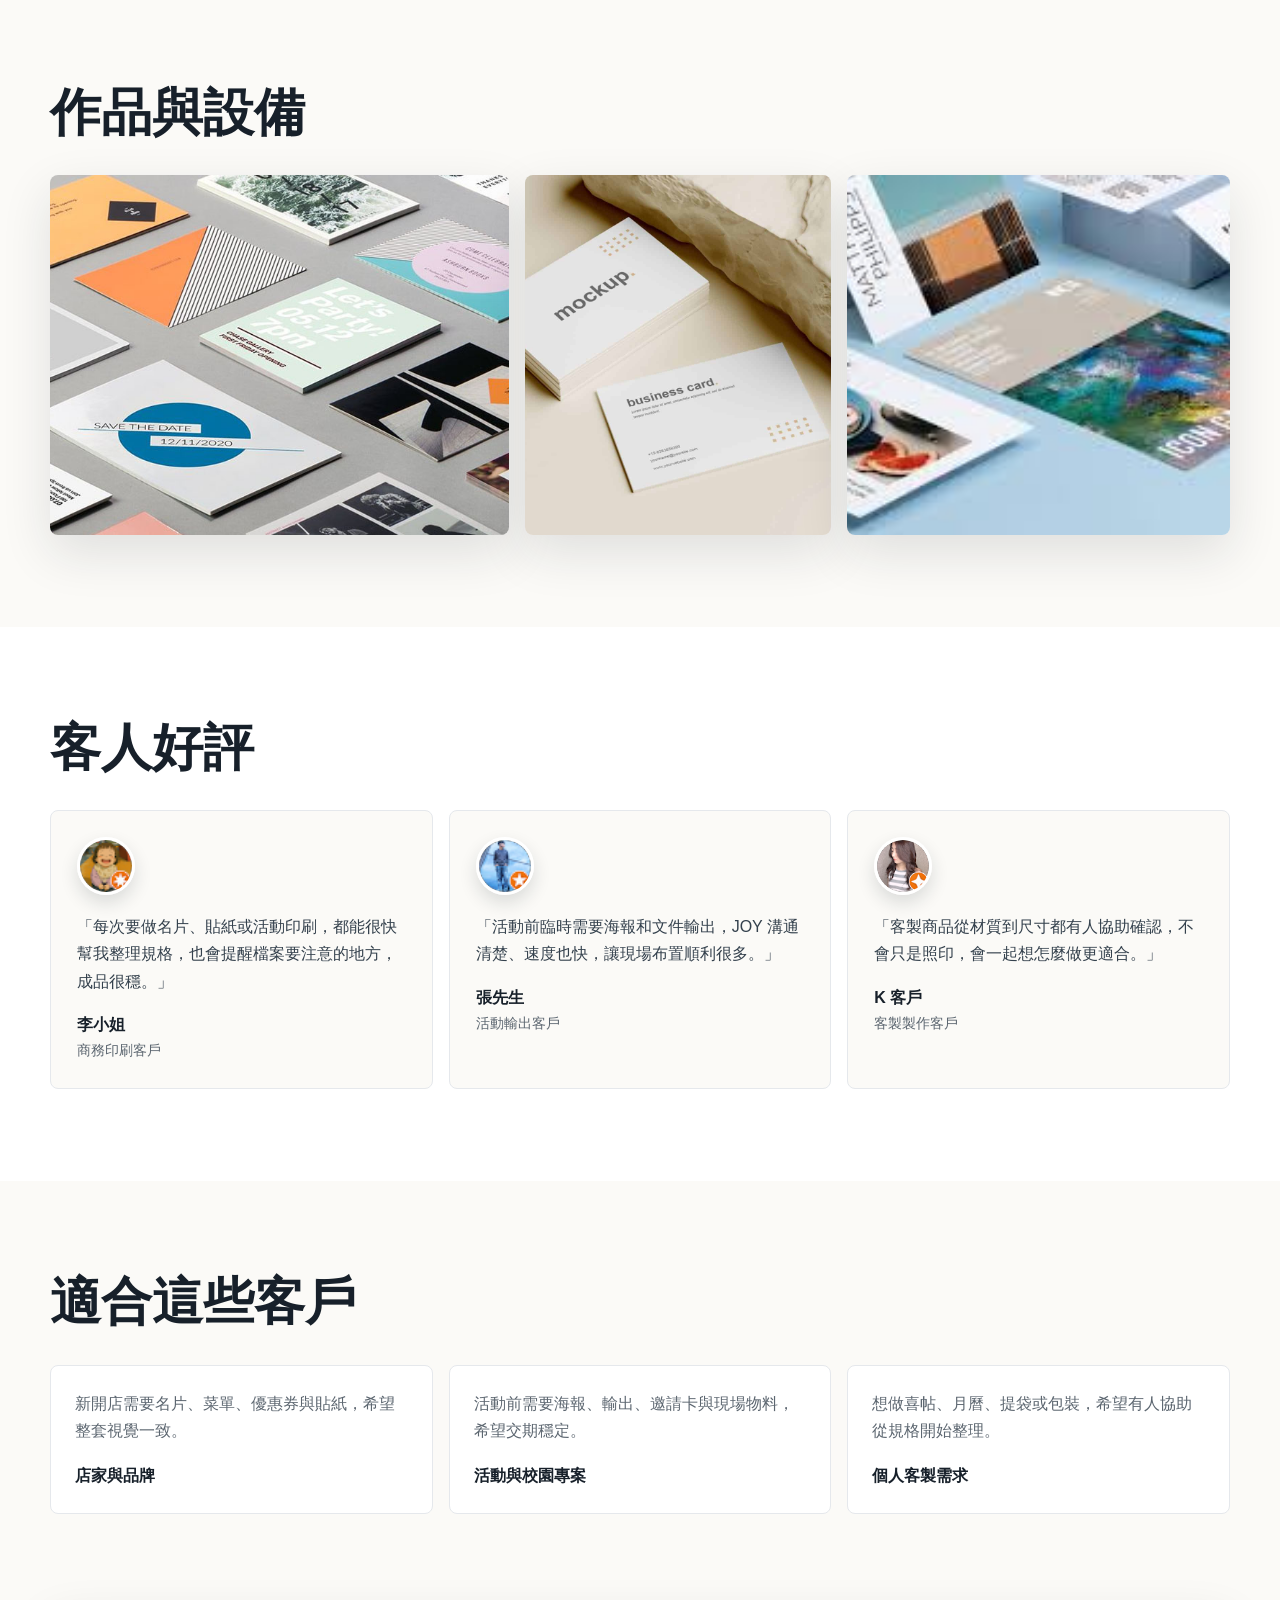
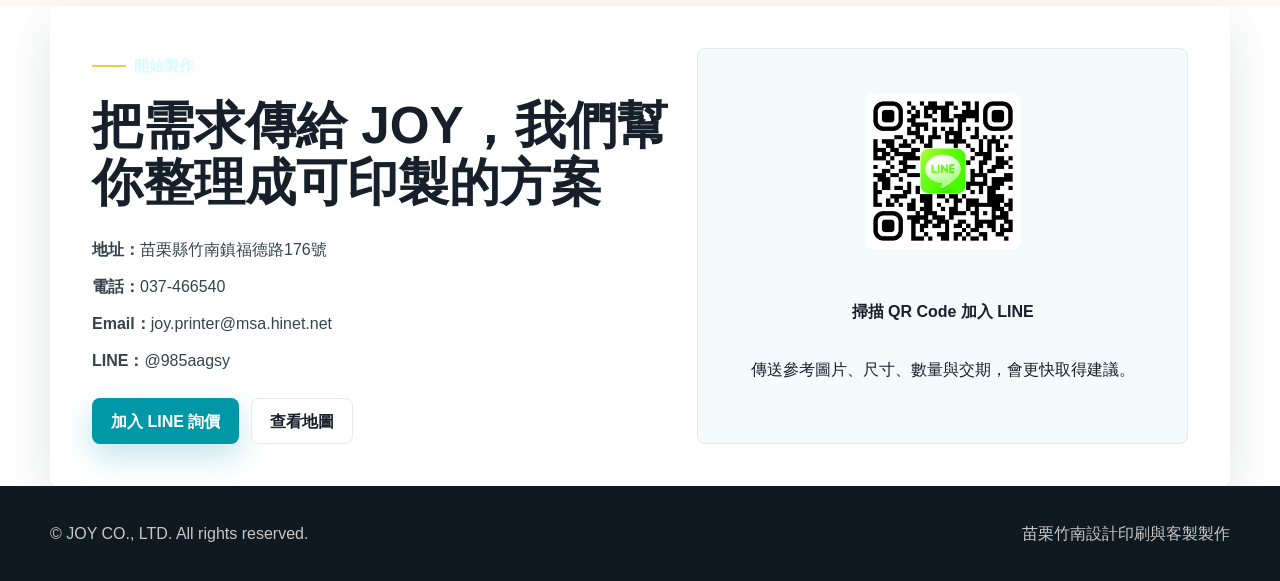
==== commit f03129ac: "Update brand text in index.html" ====
--- a/index.html
+++ b/index.html
@@ -4,7 +4,7 @@
   <meta charset="UTF-8">
   <meta name="viewport" content="width=device-width, initial-scale=1.0">
   <meta name="description" content="JOY CO., LTD. 提供苗栗竹南在地印刷、影印輸出、客製設計、包裝與活動物料製作服務。">
-  <title>JOY CO., LTD. | 設計印刷與客製製作</title>
+  <title>JOY CO., LTD. | 築藝彩色印刷有限公司</title>
   <link rel="icon" type="image/png" href="./assets/logo_cover.png">
   <link rel="stylesheet" href="./styles.css">
 </head>
@@ -15,7 +15,7 @@
         <img src="./assets/logo.png" alt="JOY CO., LTD.">
         <span class="brand-text">
           <strong>JOY CO., LTD.</strong>
-          <span>設計印刷與客製製作</span>
+          <span>築藝彩色印刷有限公司</span>
         </span>
       </a>
       <nav class="nav-links" aria-label="主要導覽">
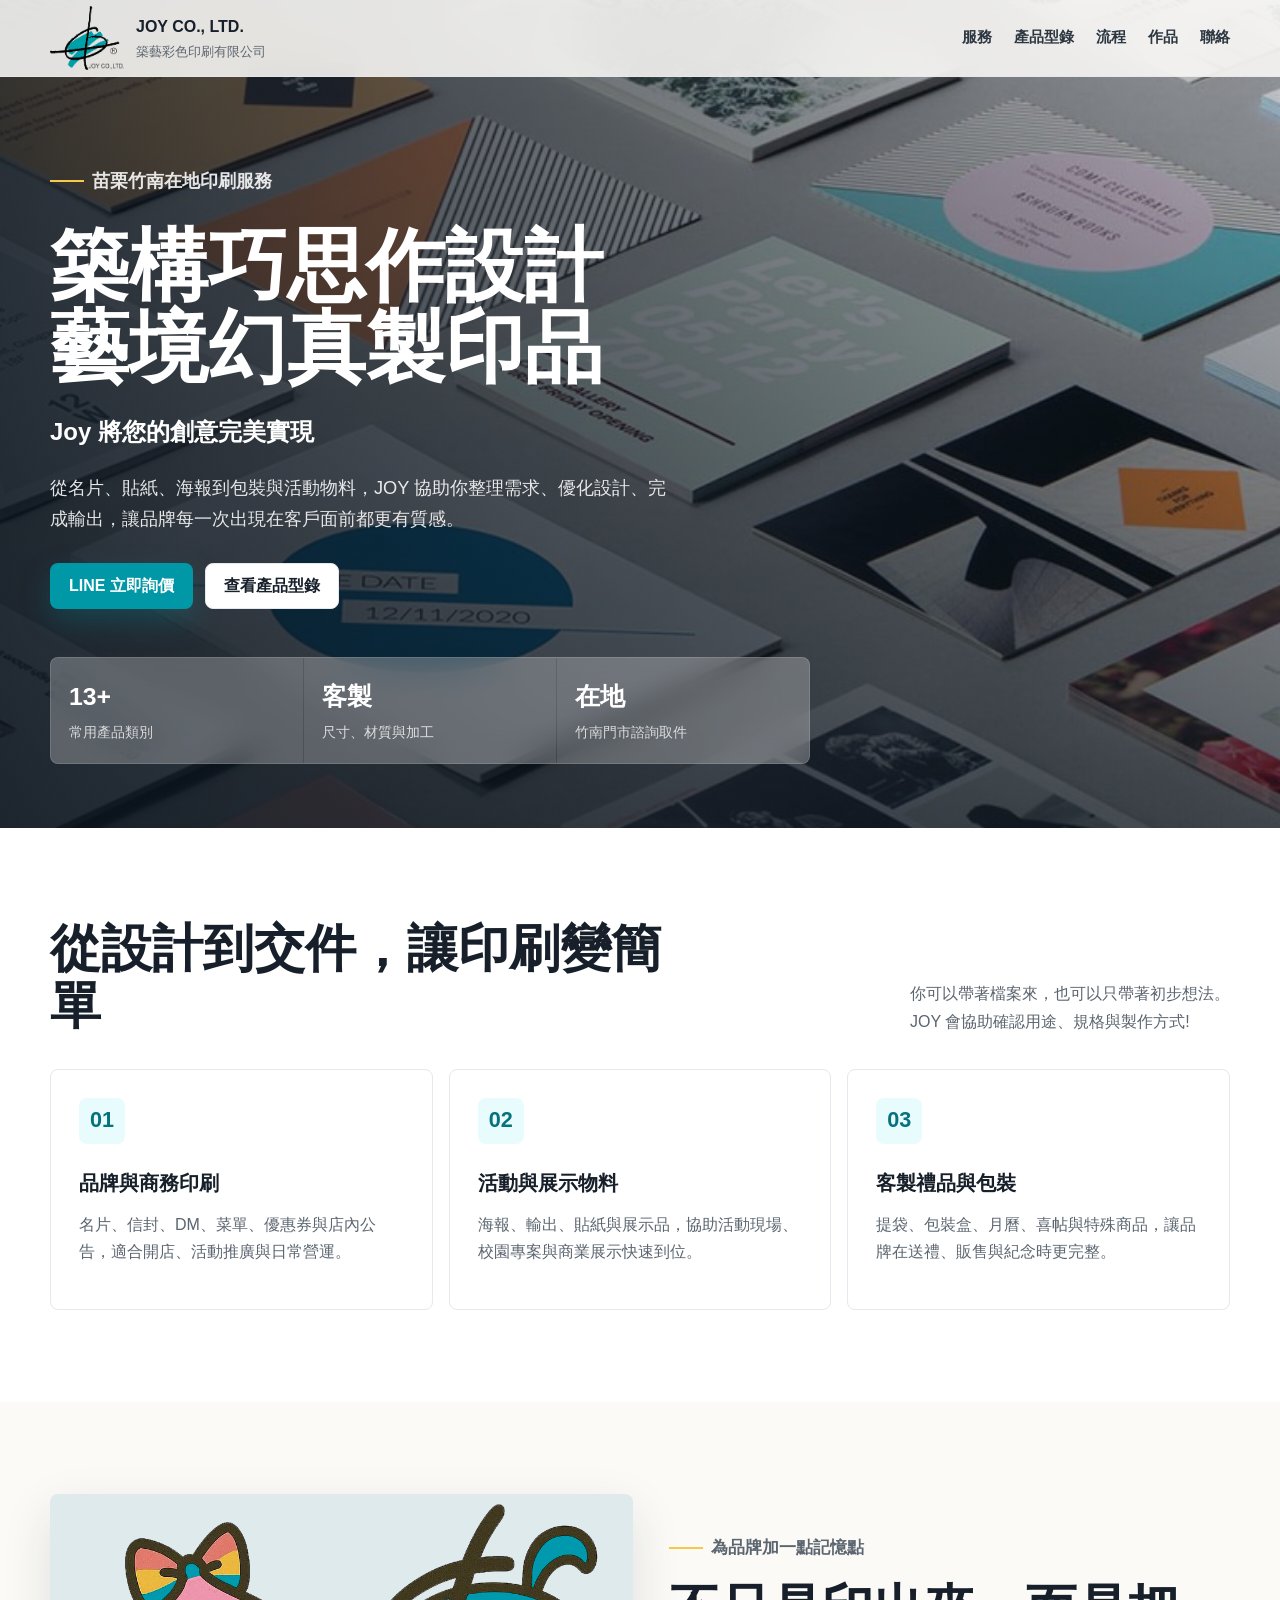
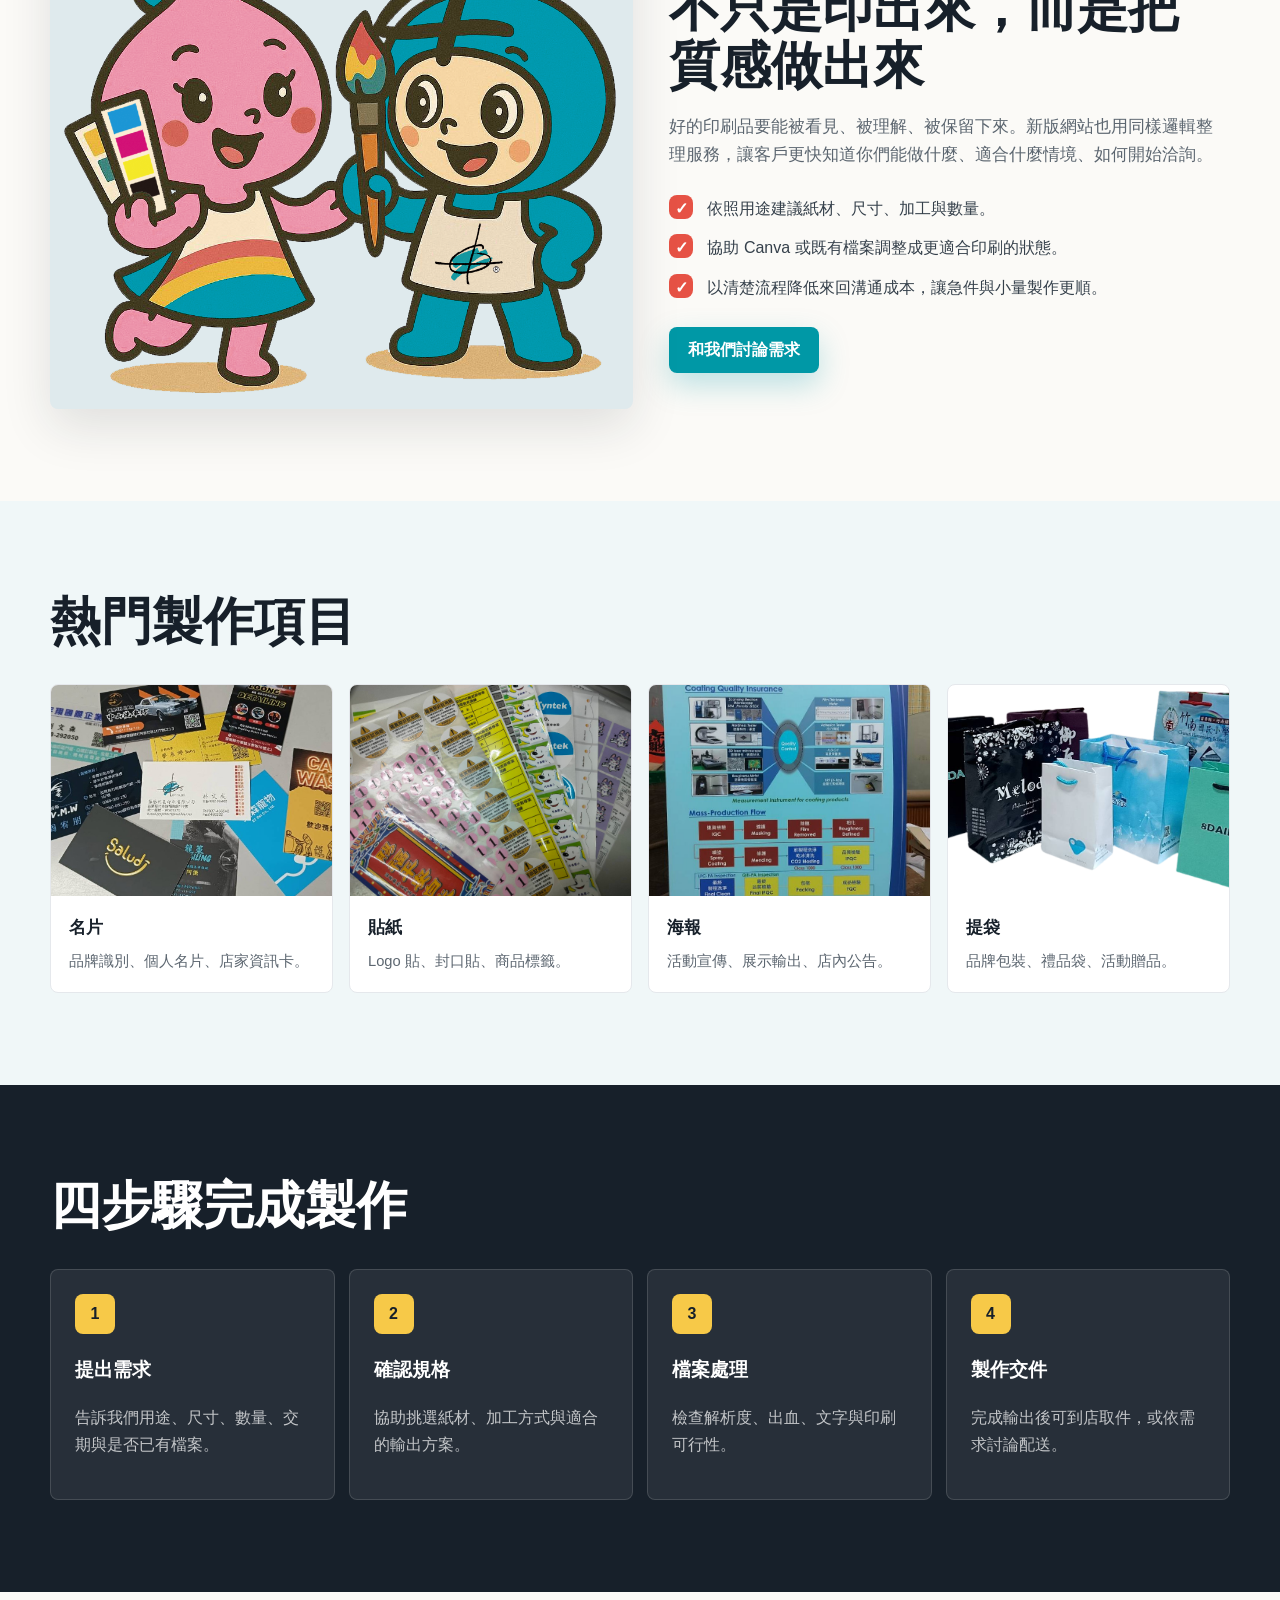
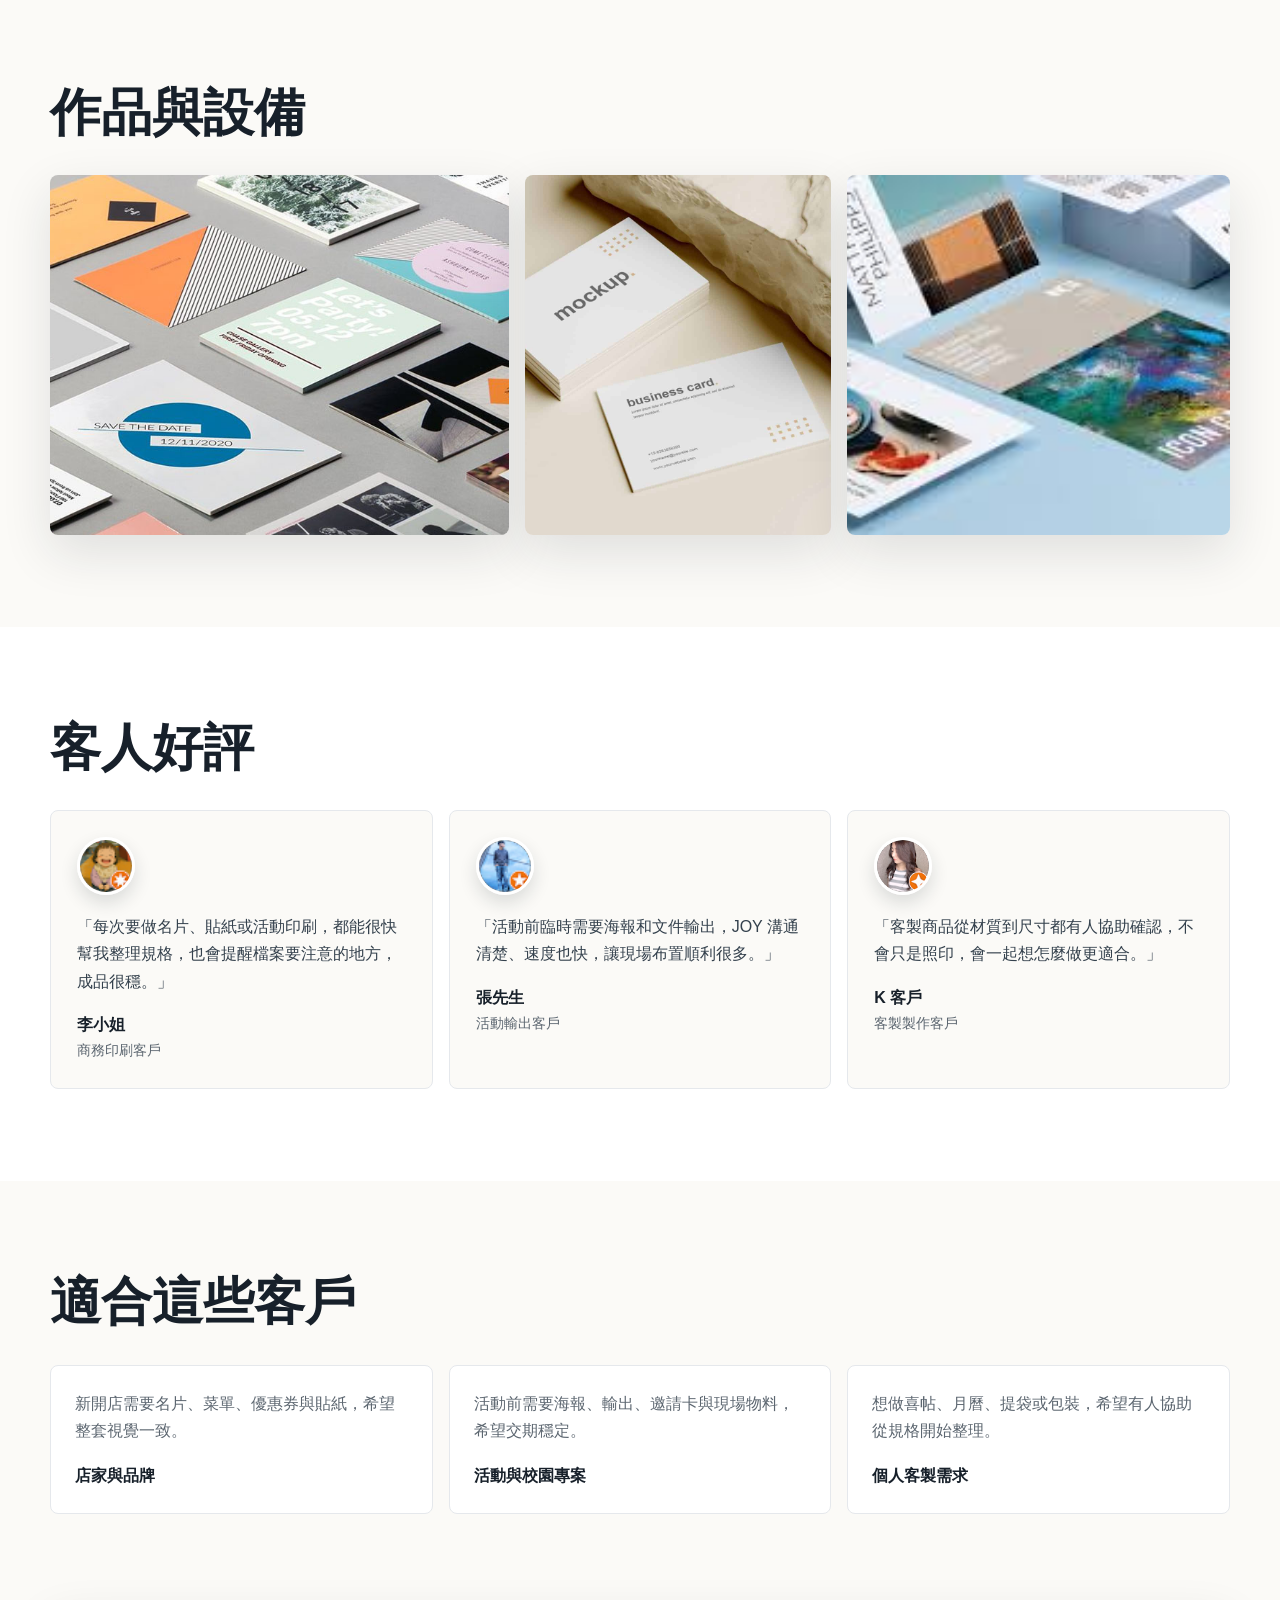
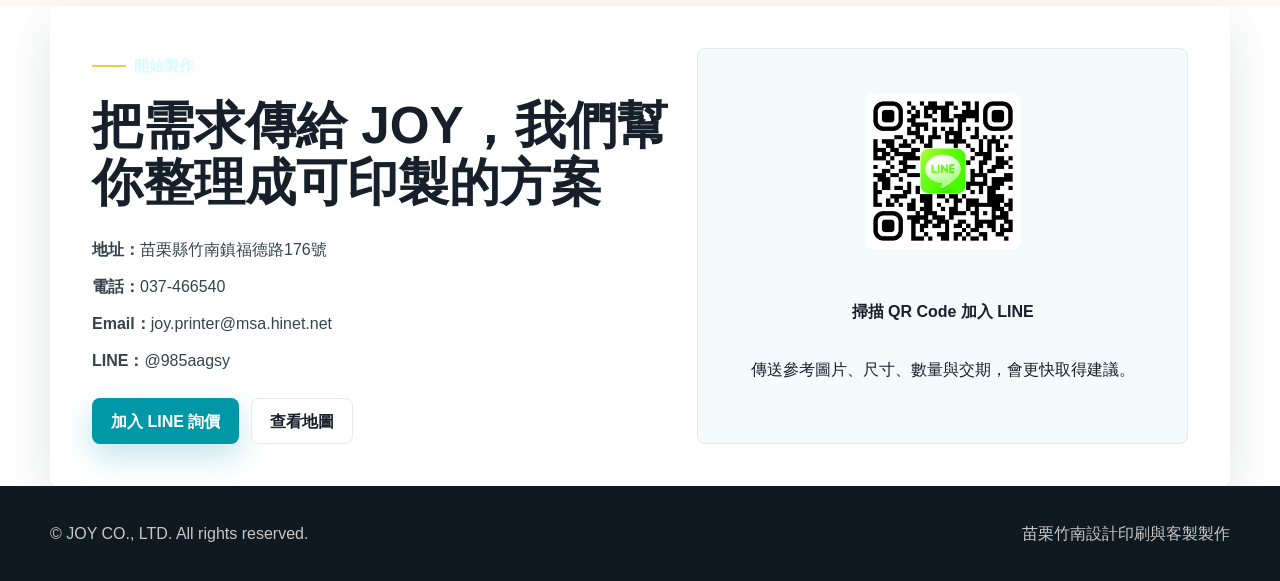
==== commit cdce3fa8: "Disable holiday notice modal by setting data-enabled to false" ====
--- a/index.html
+++ b/index.html
@@ -32,7 +32,7 @@
   </header>
 
   <!-- 休假公告彈窗：把 data-enabled 改成 "true" 會顯示，改成 "false" 會關閉。 -->
-  <div class="notice-modal" id="holidayNotice" data-enabled="true" data-version="2026-06-05" aria-hidden="true">
+  <div class="notice-modal" id="holidayNotice" data-enabled="false" data-version="2026-06-05" aria-hidden="true">
     <div class="notice-backdrop" data-notice-close></div>
     <section class="notice-dialog" role="dialog" aria-modal="true" aria-labelledby="noticeTitle">
       <button class="notice-close" type="button" aria-label="關閉公告" data-notice-close>×</button>
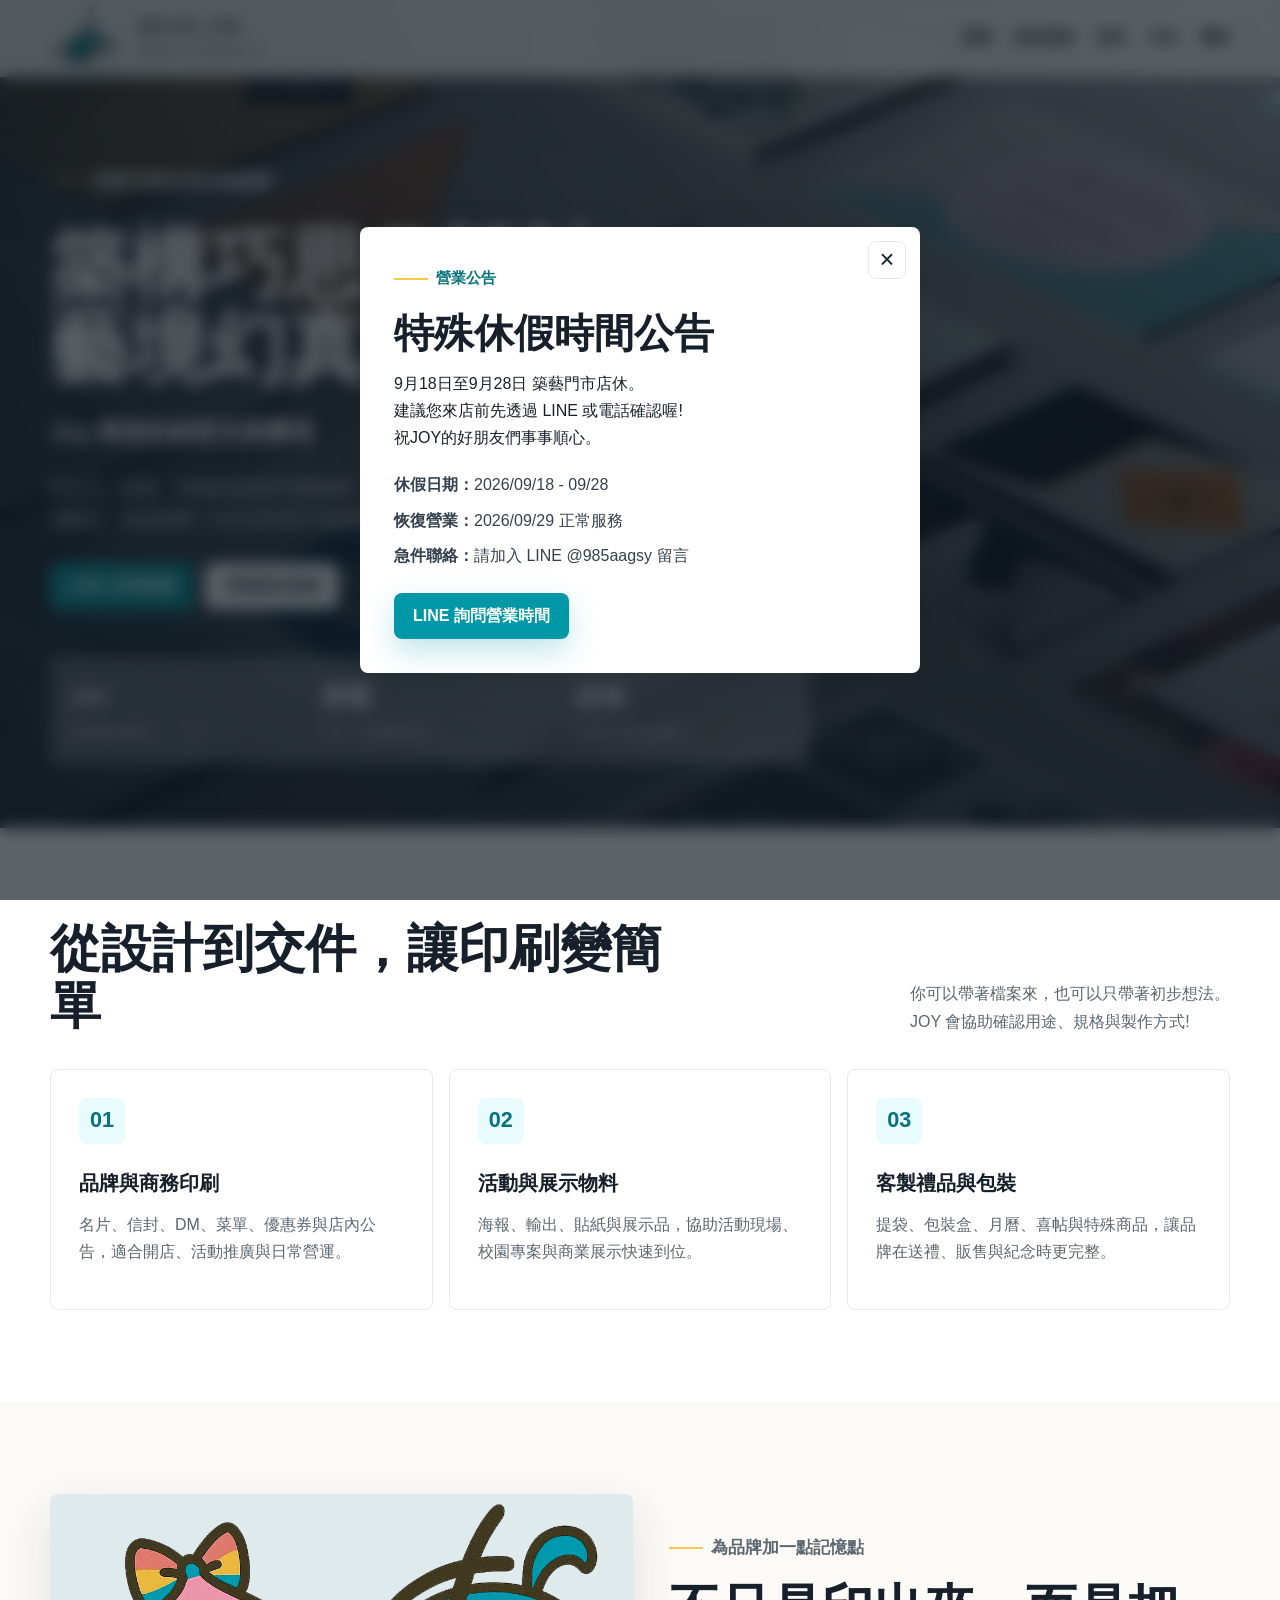
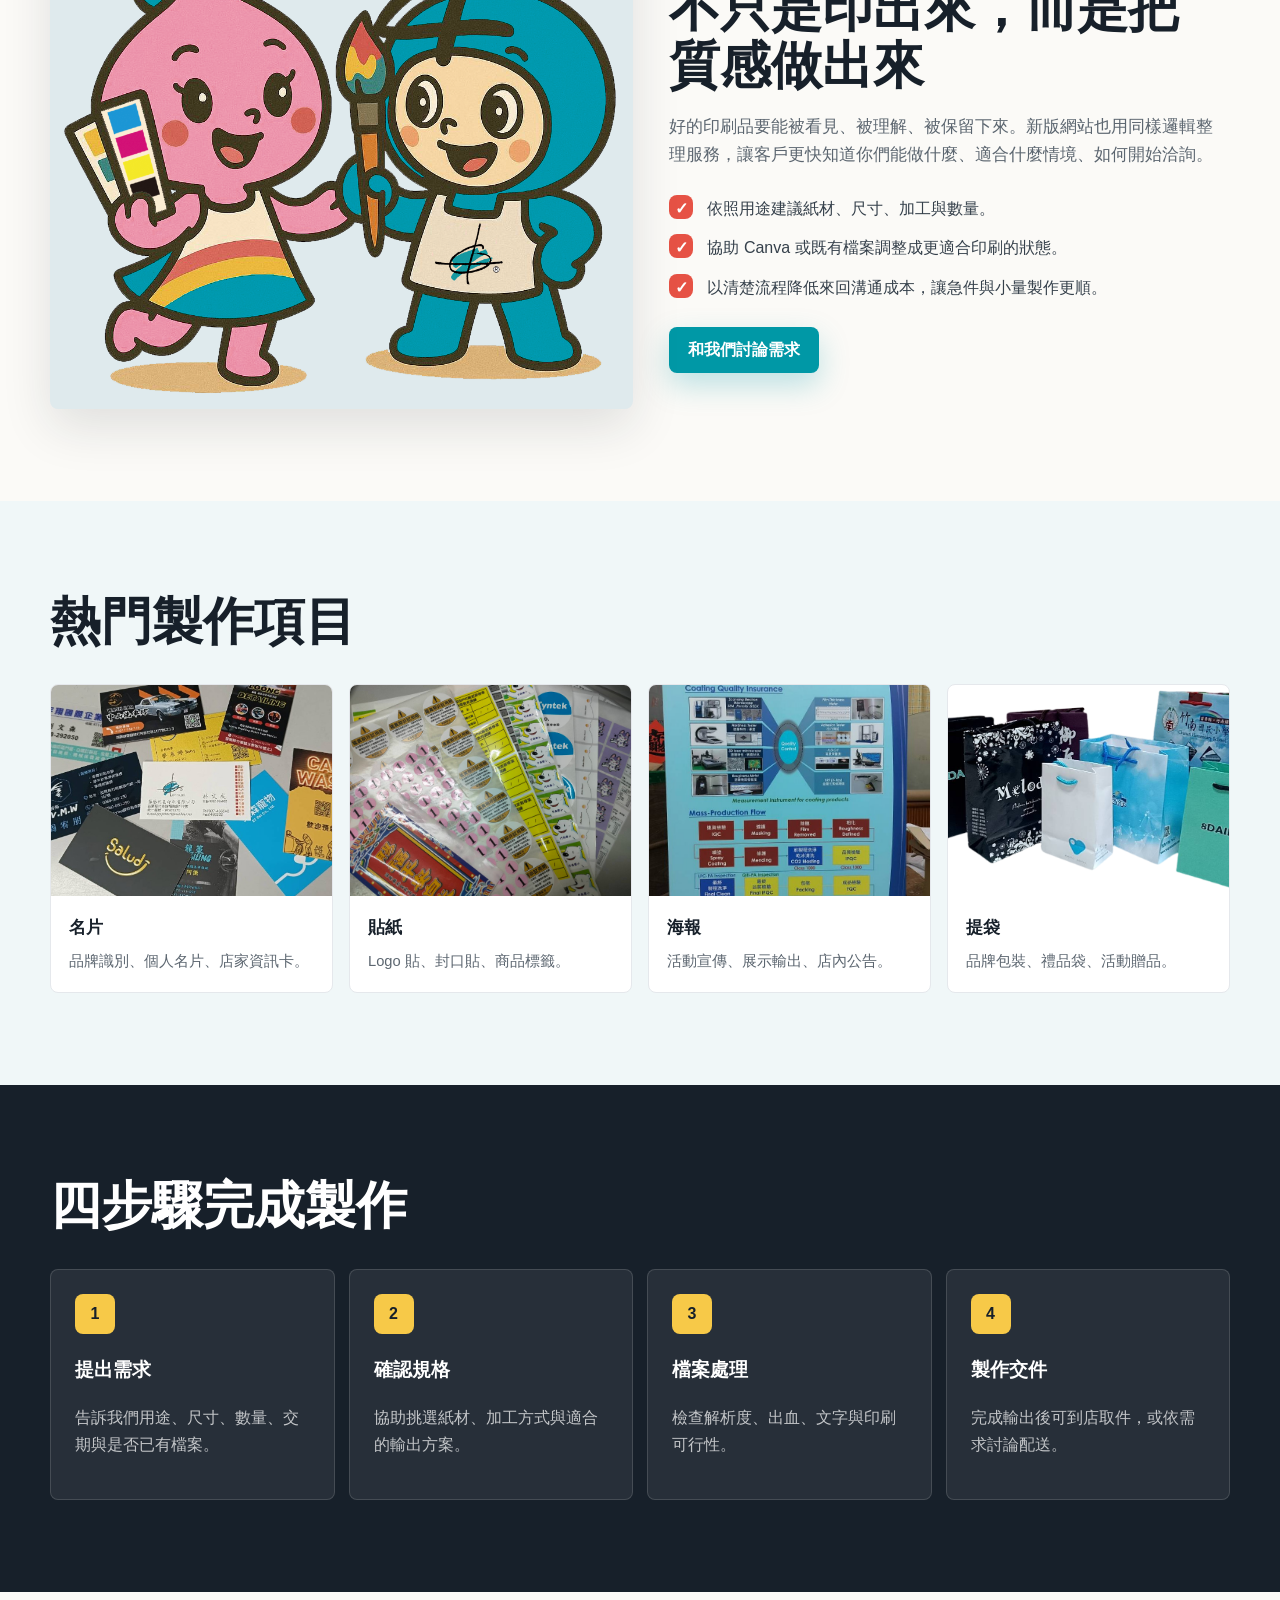
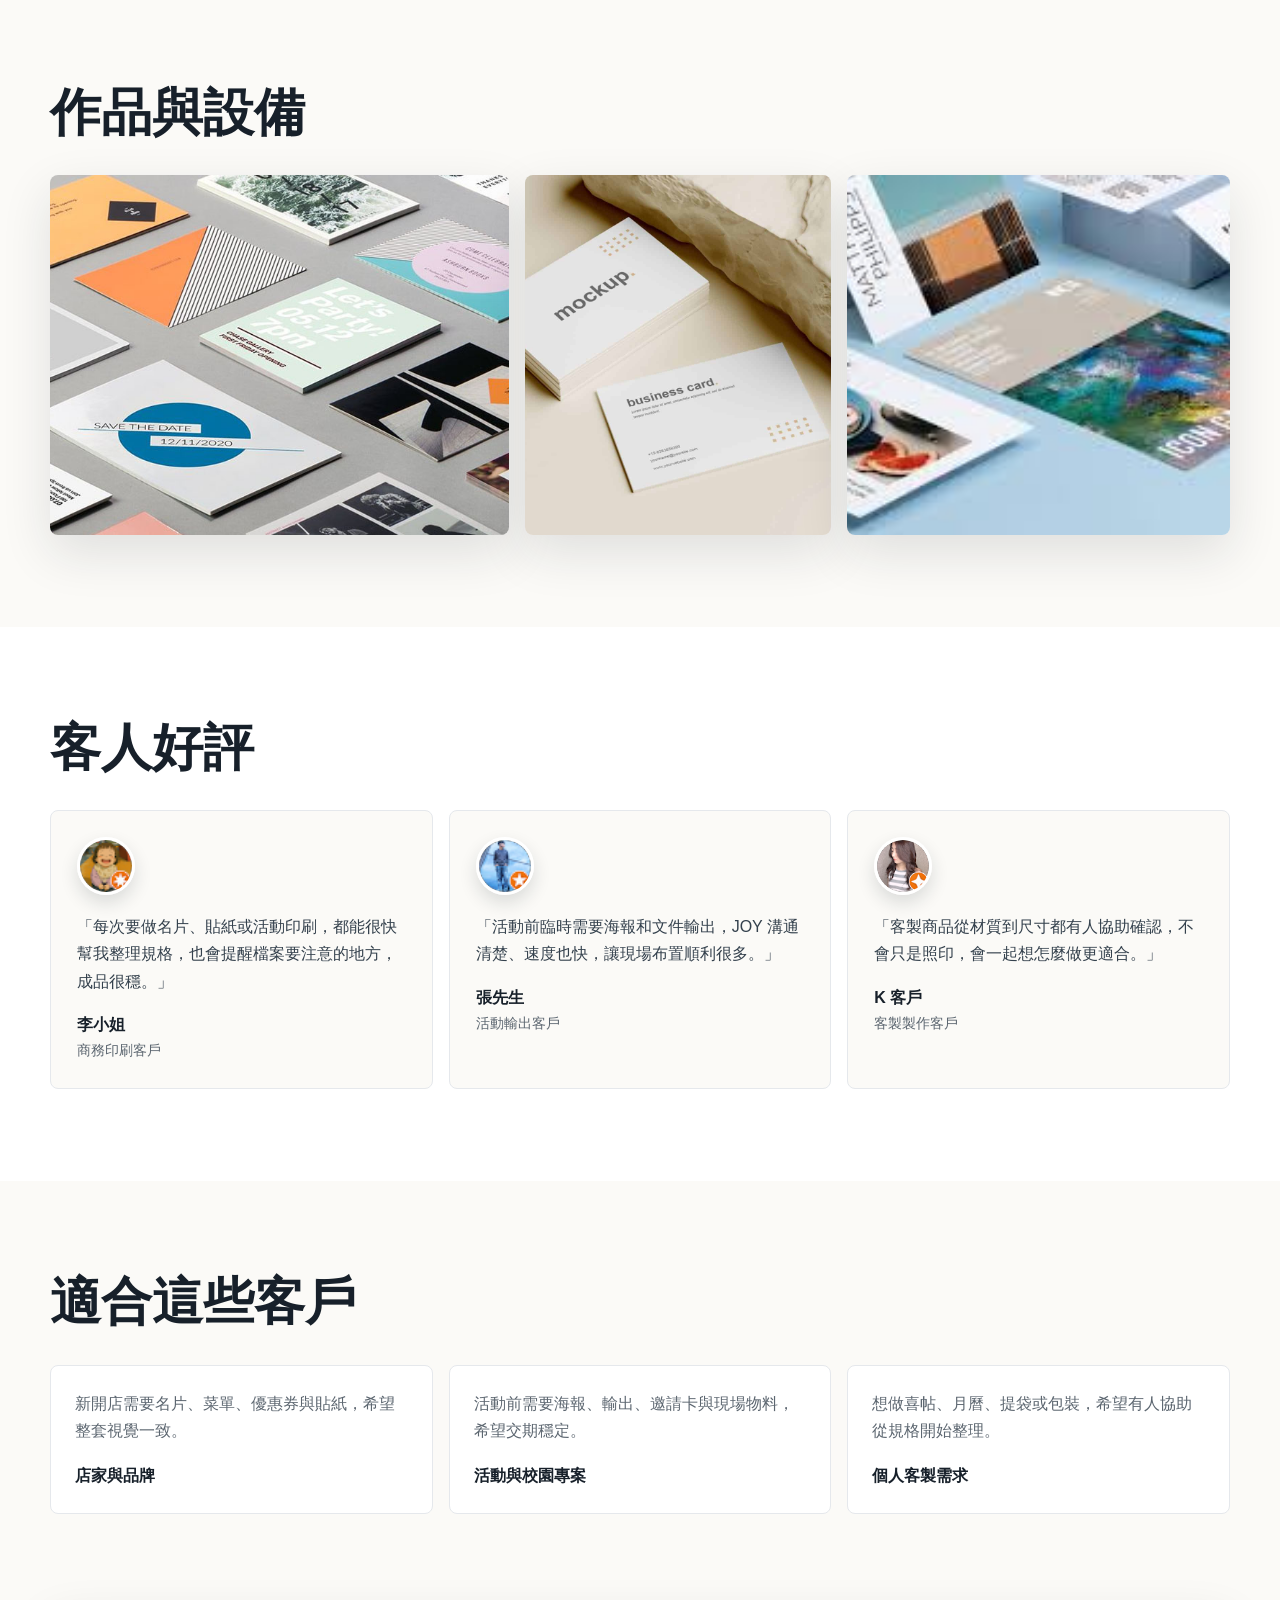
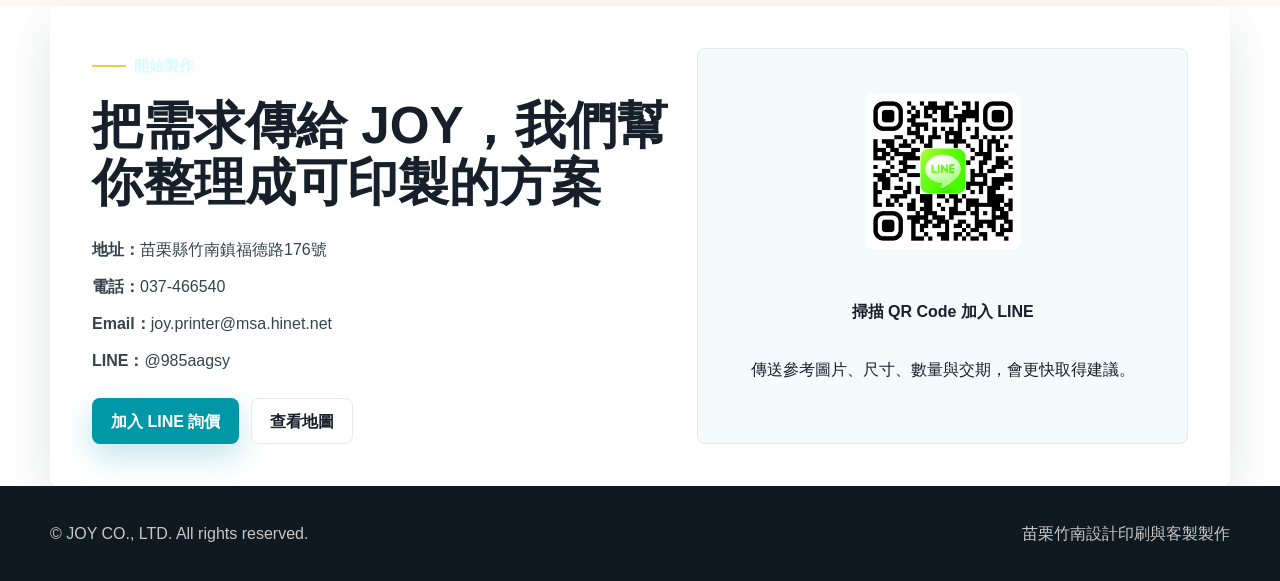
==== commit 18e76675: "Update holiday notice modal and dates Updated holiday notice modal to reflect new holiday dates and " ====
--- a/index.html
+++ b/index.html
@@ -32,16 +32,16 @@
   </header>
 
   <!-- 休假公告彈窗：把 data-enabled 改成 "true" 會顯示，改成 "false" 會關閉。 -->
-  <div class="notice-modal" id="holidayNotice" data-enabled="false" data-version="2026-06-05" aria-hidden="true">
+  <div class="notice-modal" id="holidayNotice" data-enabled="true" data-version="2026-06-05" aria-hidden="true">
     <div class="notice-backdrop" data-notice-close></div>
     <section class="notice-dialog" role="dialog" aria-modal="true" aria-labelledby="noticeTitle">
       <button class="notice-close" type="button" aria-label="關閉公告" data-notice-close>×</button>
       <p class="eyebrow">營業公告</p>
       <h2 id="noticeTitle">特殊休假時間公告</h2>
-      <p>9月7日築藝門市店休。<br>建議您來店前先透過 LINE 或電話確認喔!<br>祝JOY的好朋友們事事順心。</p>
+      <p>9月18日至9月28日 築藝門市店休。<br>建議您來店前先透過 LINE 或電話確認喔!<br>祝JOY的好朋友們事事順心。</p>
       <ul class="notice-list">
-        <li><strong>休假日期：</strong>2026/09/07</li>
-        <li><strong>恢復營業：</strong>2026/09/08 正常服務</li>
+        <li><strong>休假日期：</strong>2026/09/18 - 09/28</li>
+        <li><strong>恢復營業：</strong>2026/09/29 正常服務</li>
         <li><strong>急件聯絡：</strong>請加入 LINE @985aagsy 留言</li>
       </ul>
       <a class="button primary" href="https://line.me/R/ti/p/@985aagsy">LINE 詢問營業時間</a>
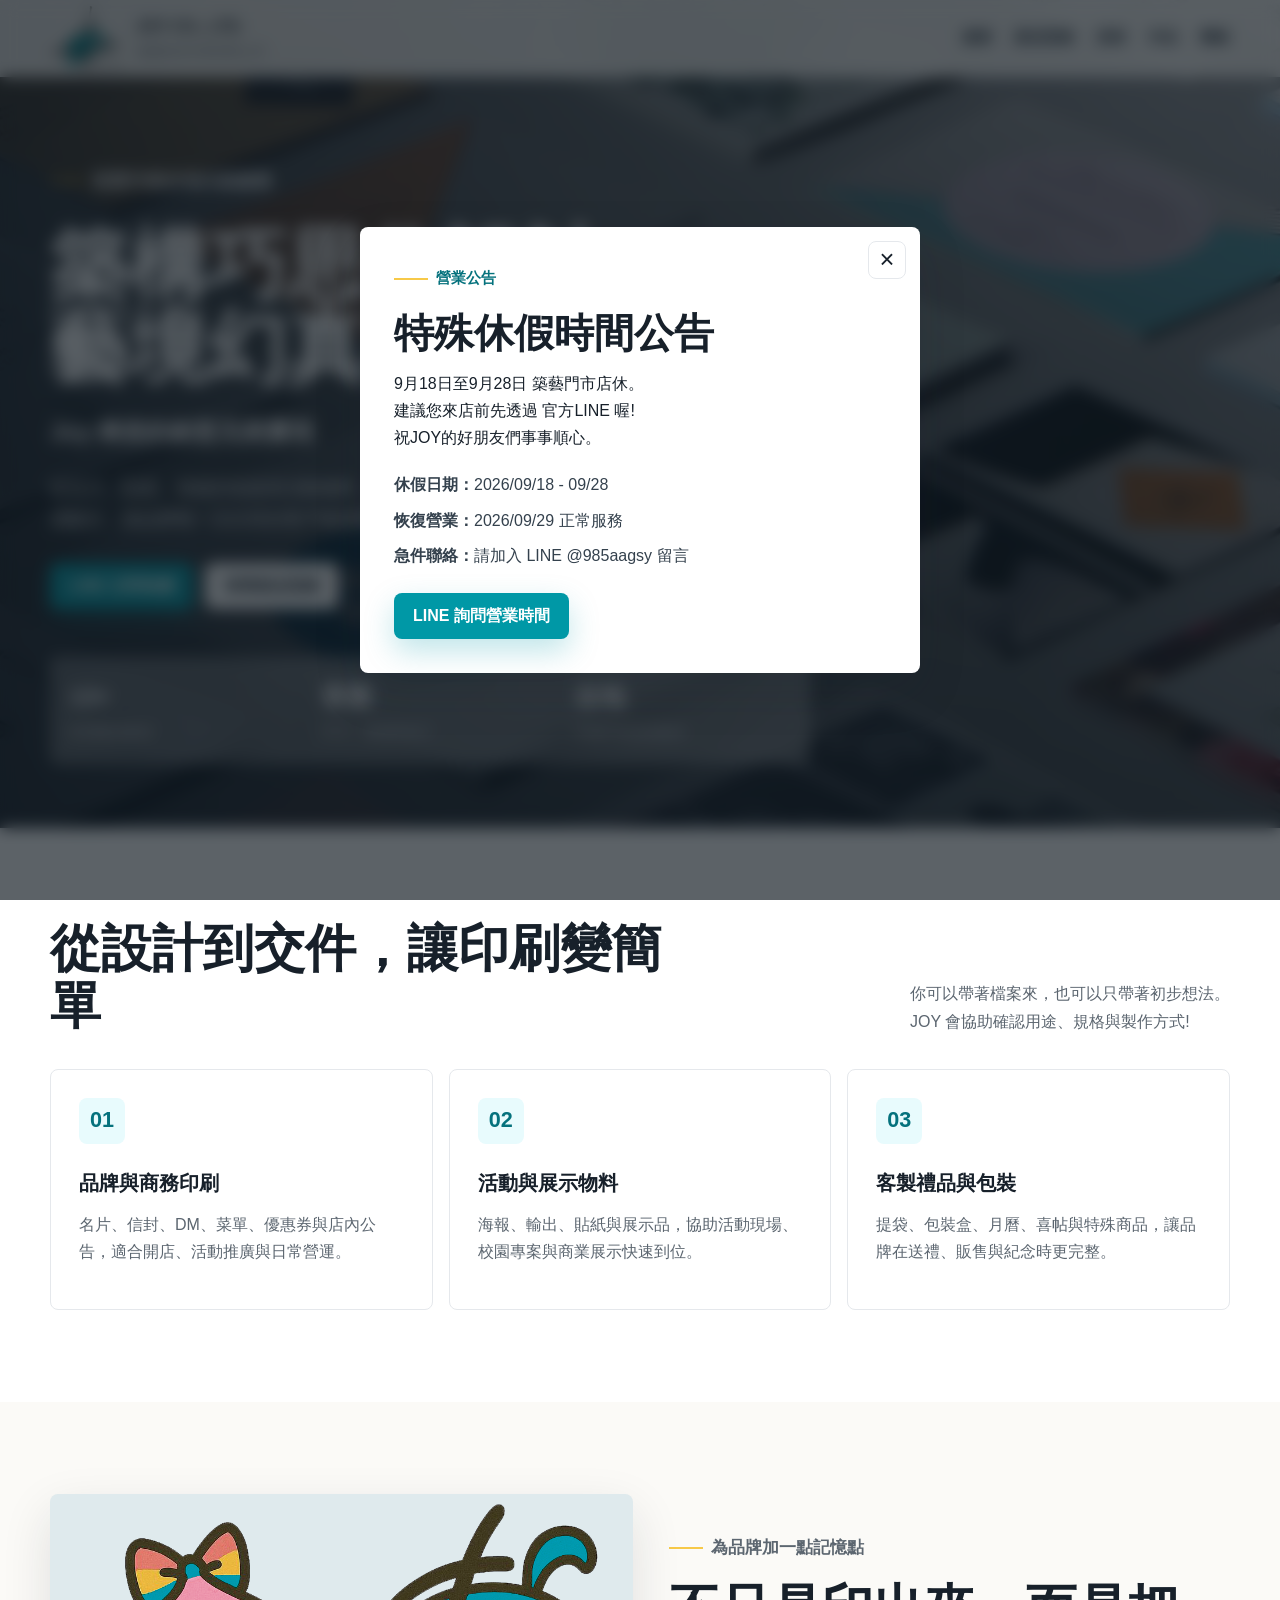
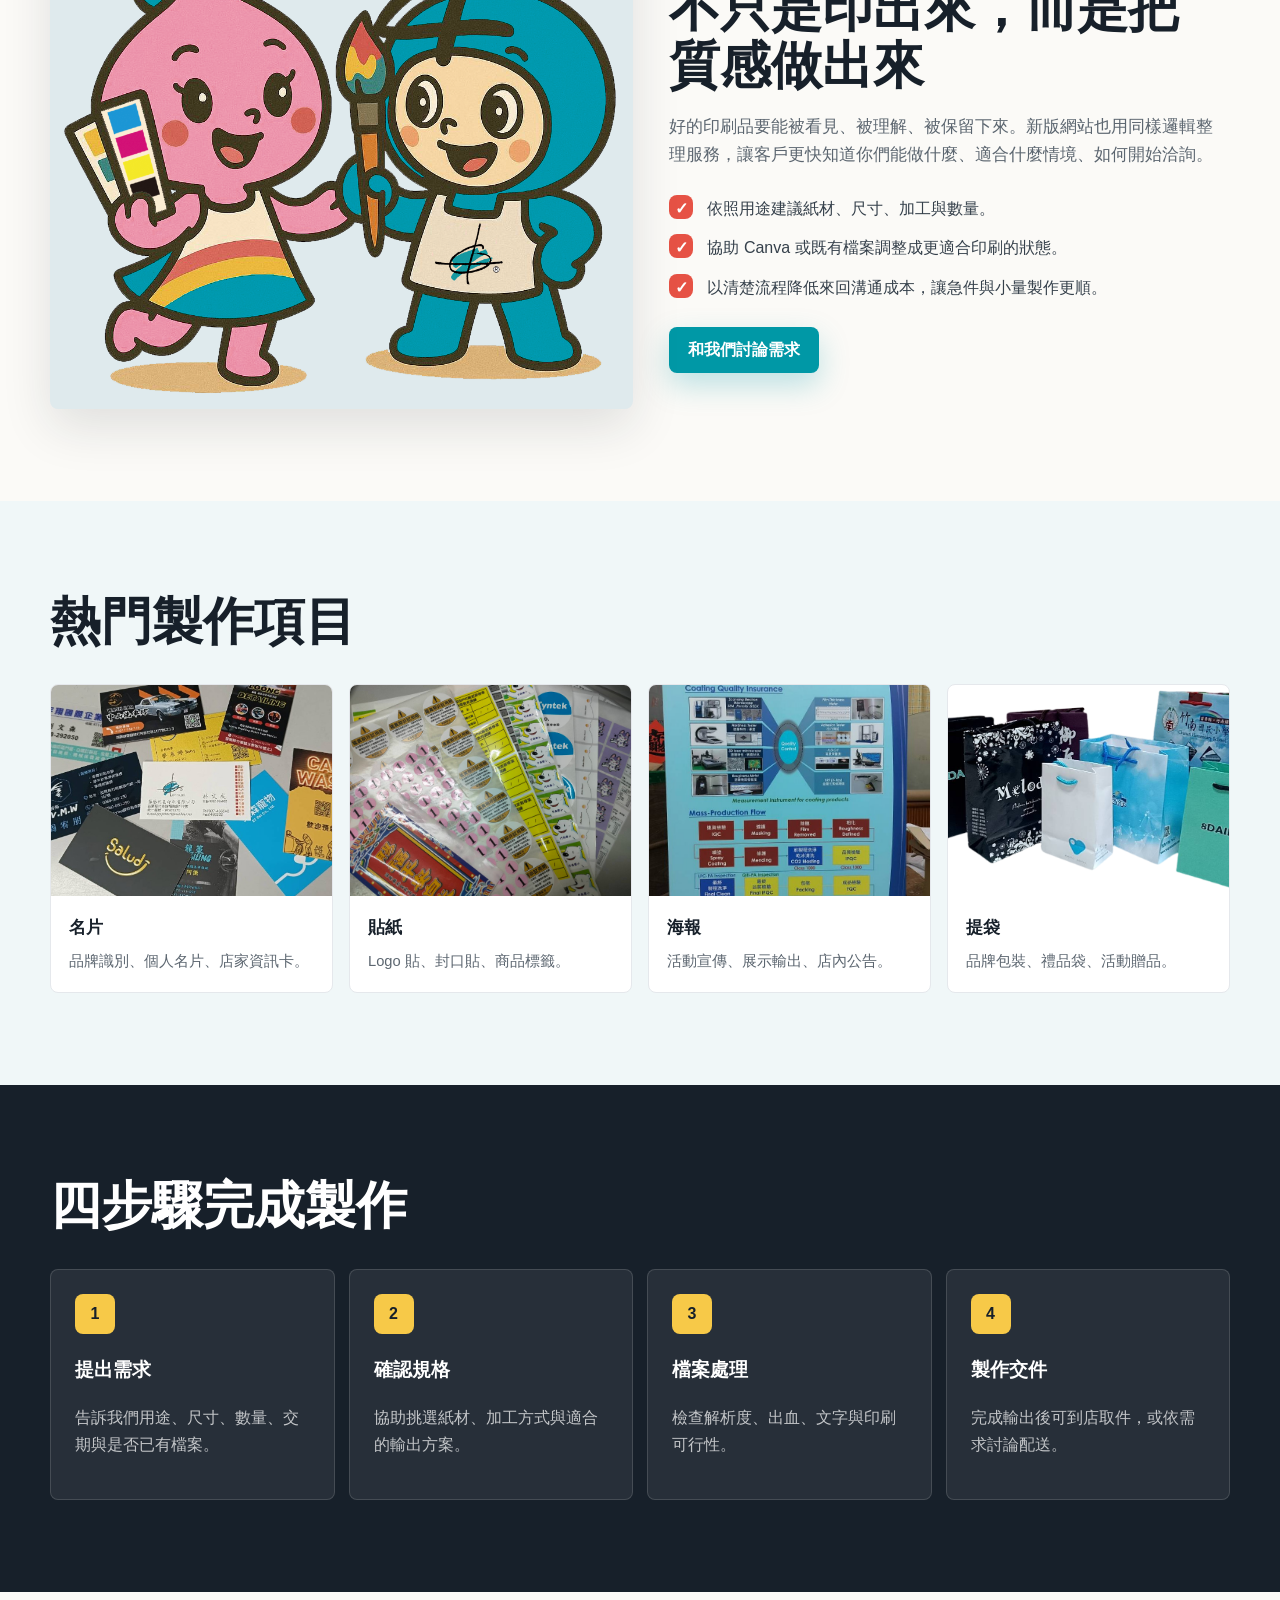
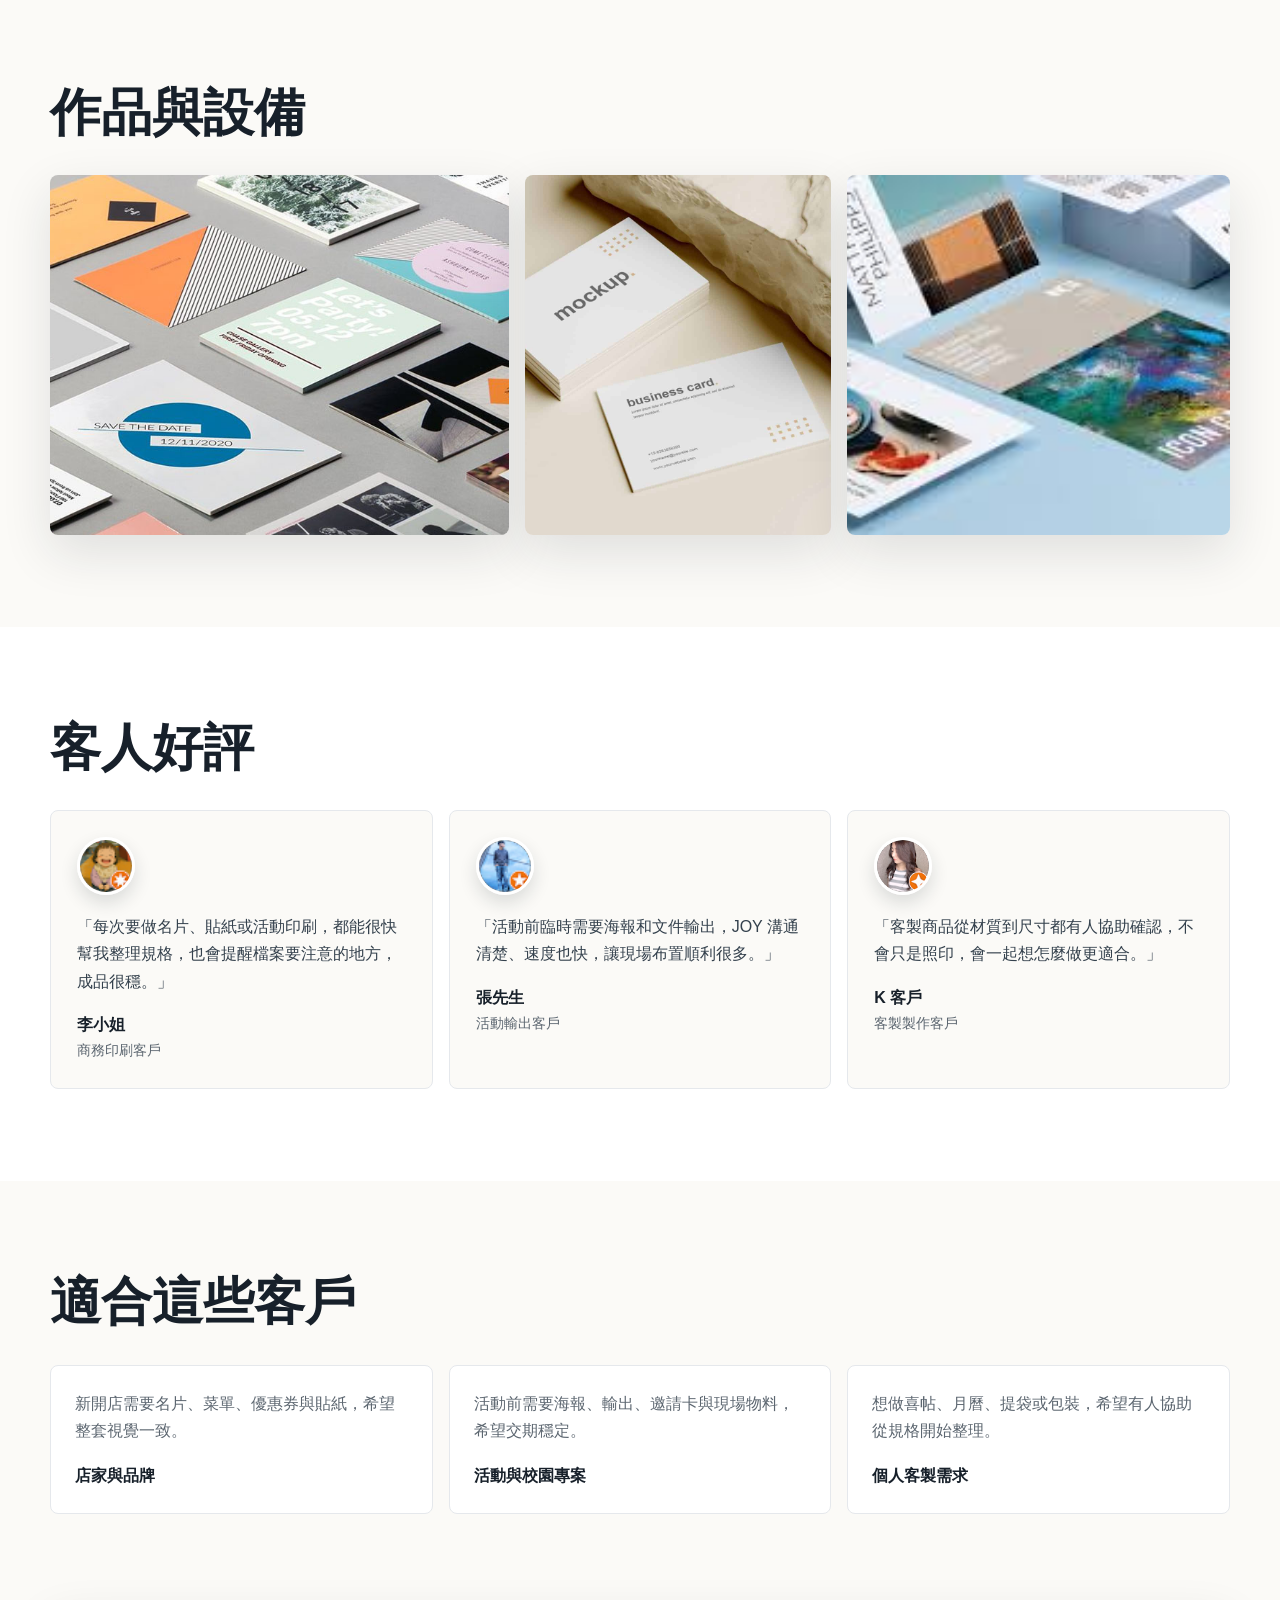
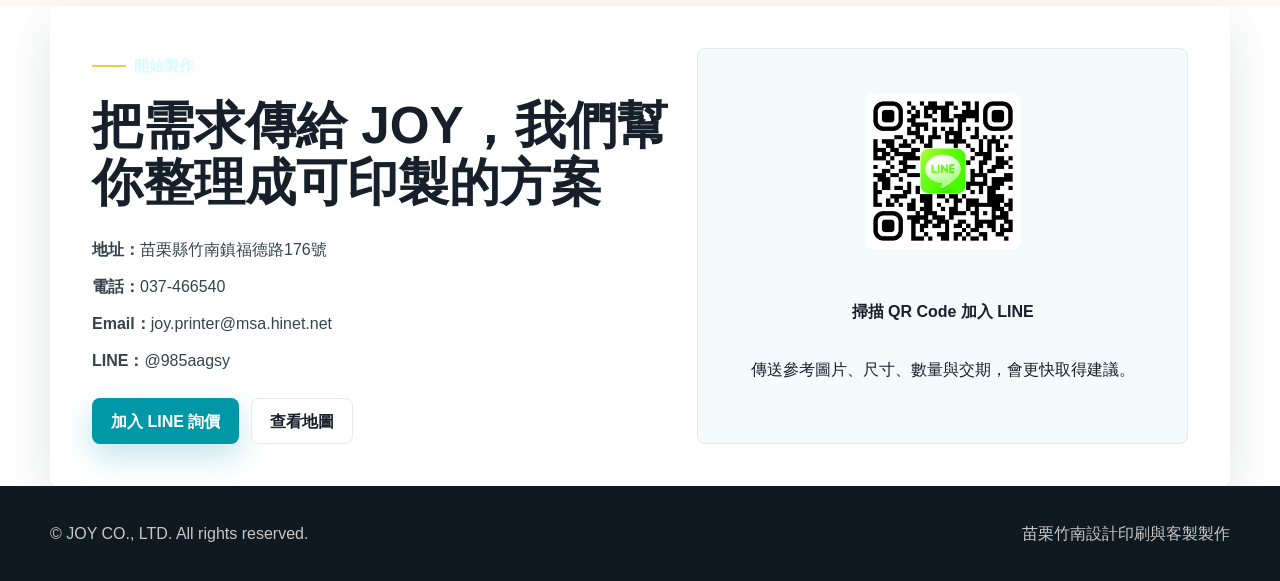
==== commit 42b6570b: "Update index.html" ====
--- a/index.html
+++ b/index.html
@@ -38,7 +38,7 @@
       <button class="notice-close" type="button" aria-label="關閉公告" data-notice-close>×</button>
       <p class="eyebrow">營業公告</p>
       <h2 id="noticeTitle">特殊休假時間公告</h2>
-      <p>9月18日至9月28日 築藝門市店休。<br>建議您來店前先透過 LINE 或電話確認喔!<br>祝JOY的好朋友們事事順心。</p>
+      <p>9月18日至9月28日 築藝門市店休。<br>建議您來店前先透過 官方LINE 喔!<br>祝JOY的好朋友們事事順心。</p>
       <ul class="notice-list">
         <li><strong>休假日期：</strong>2026/09/18 - 09/28</li>
         <li><strong>恢復營業：</strong>2026/09/29 正常服務</li>
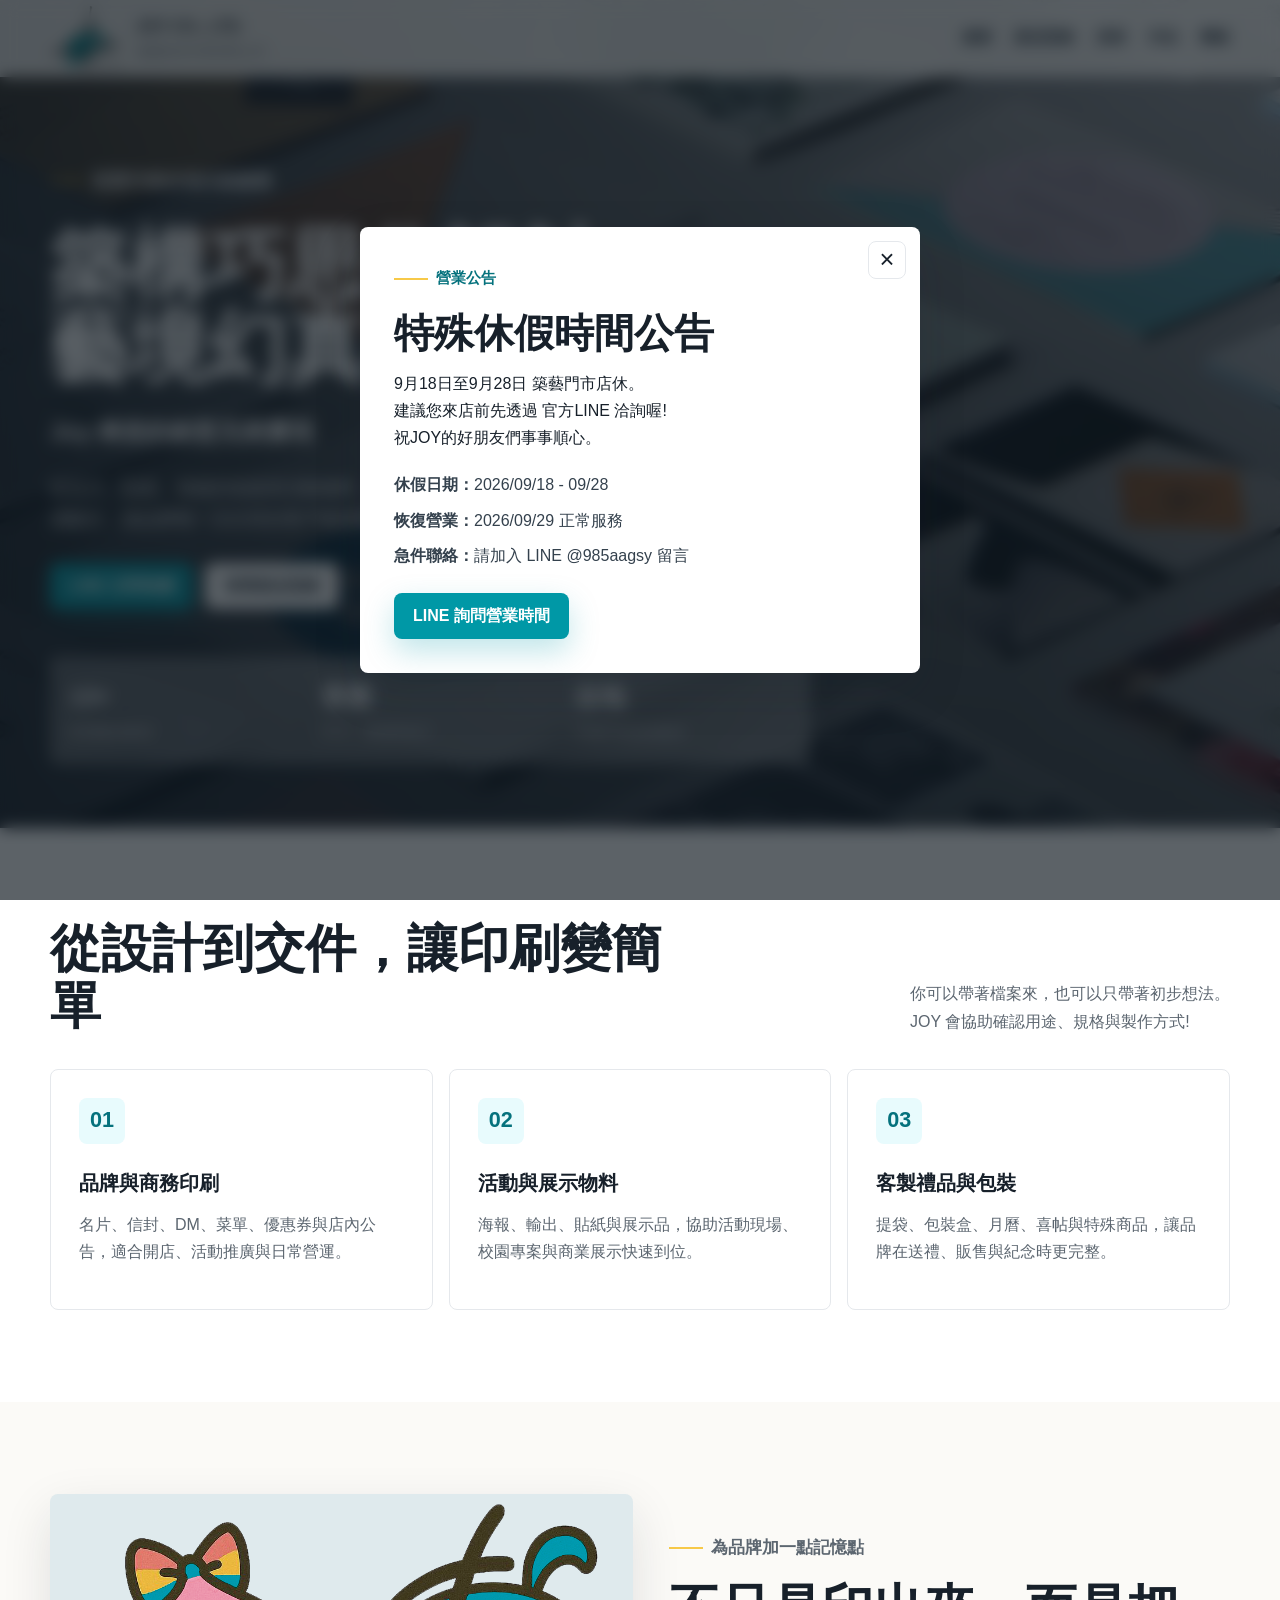
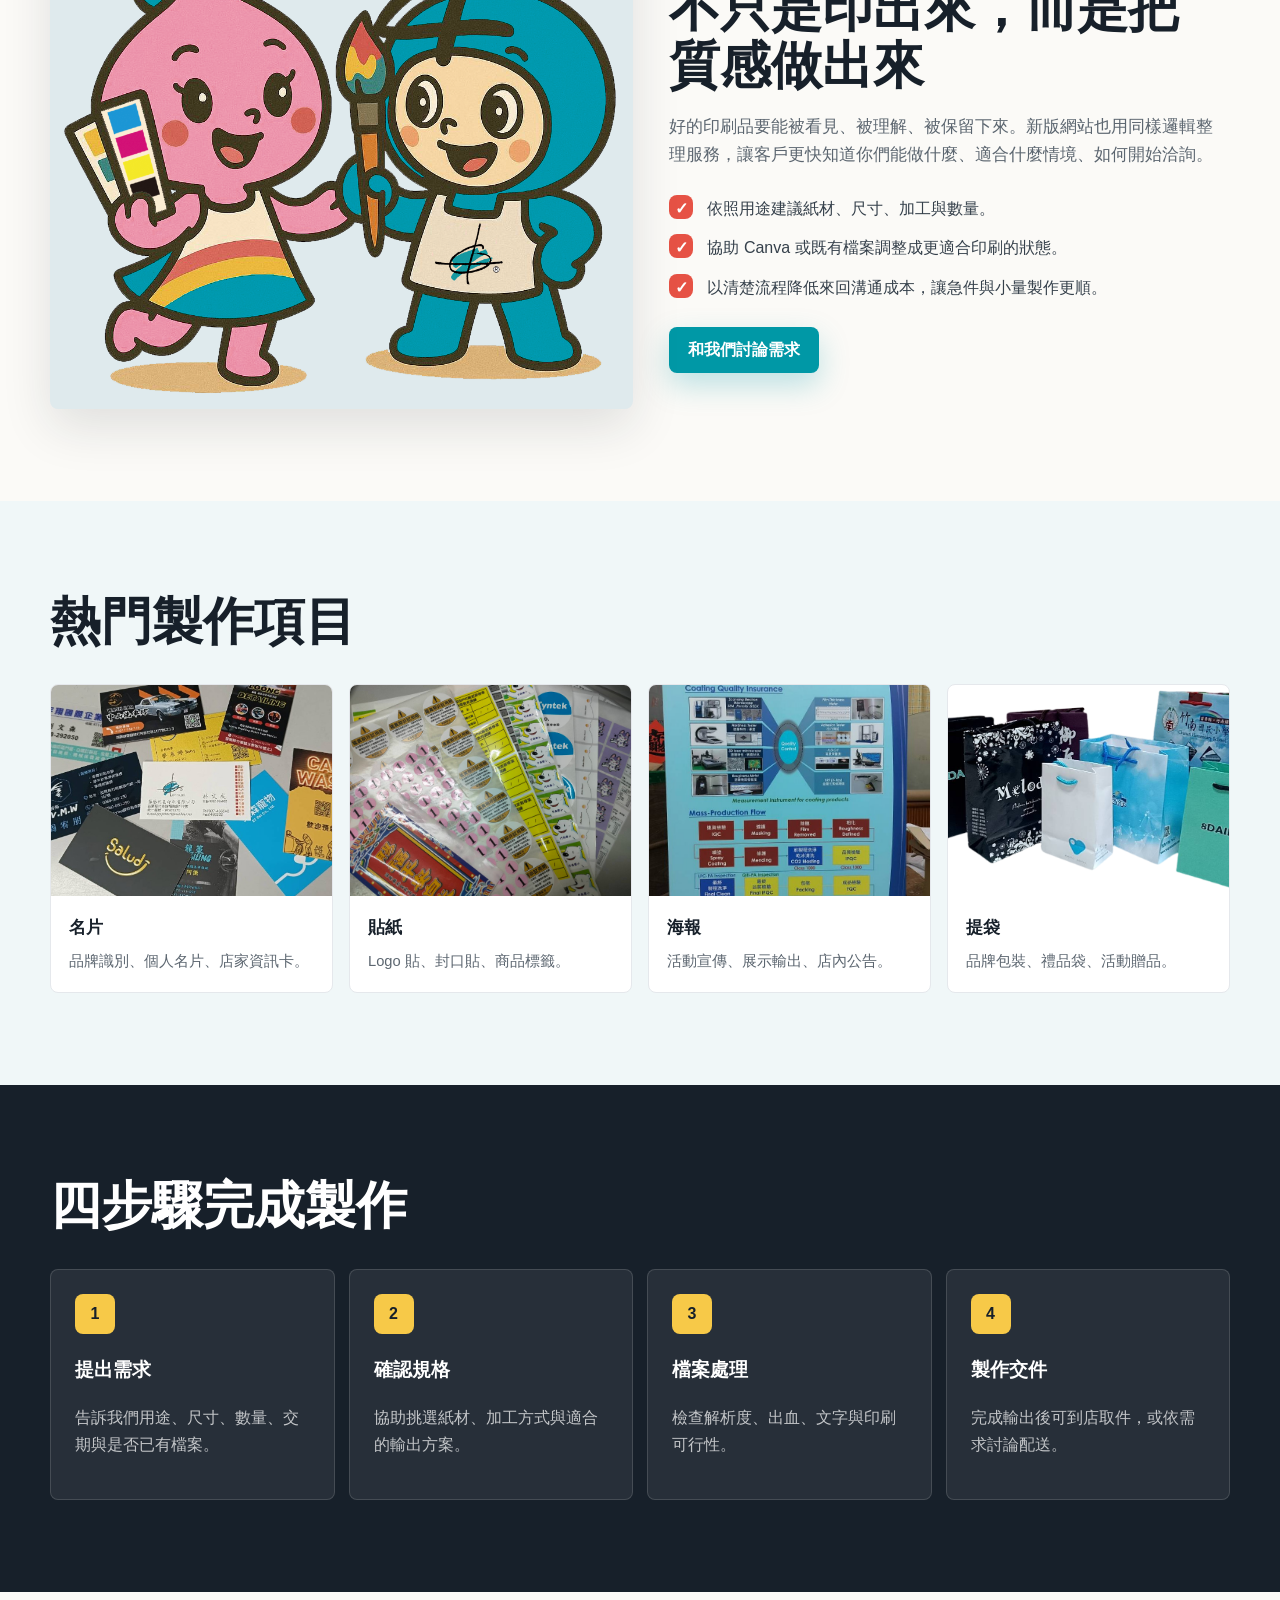
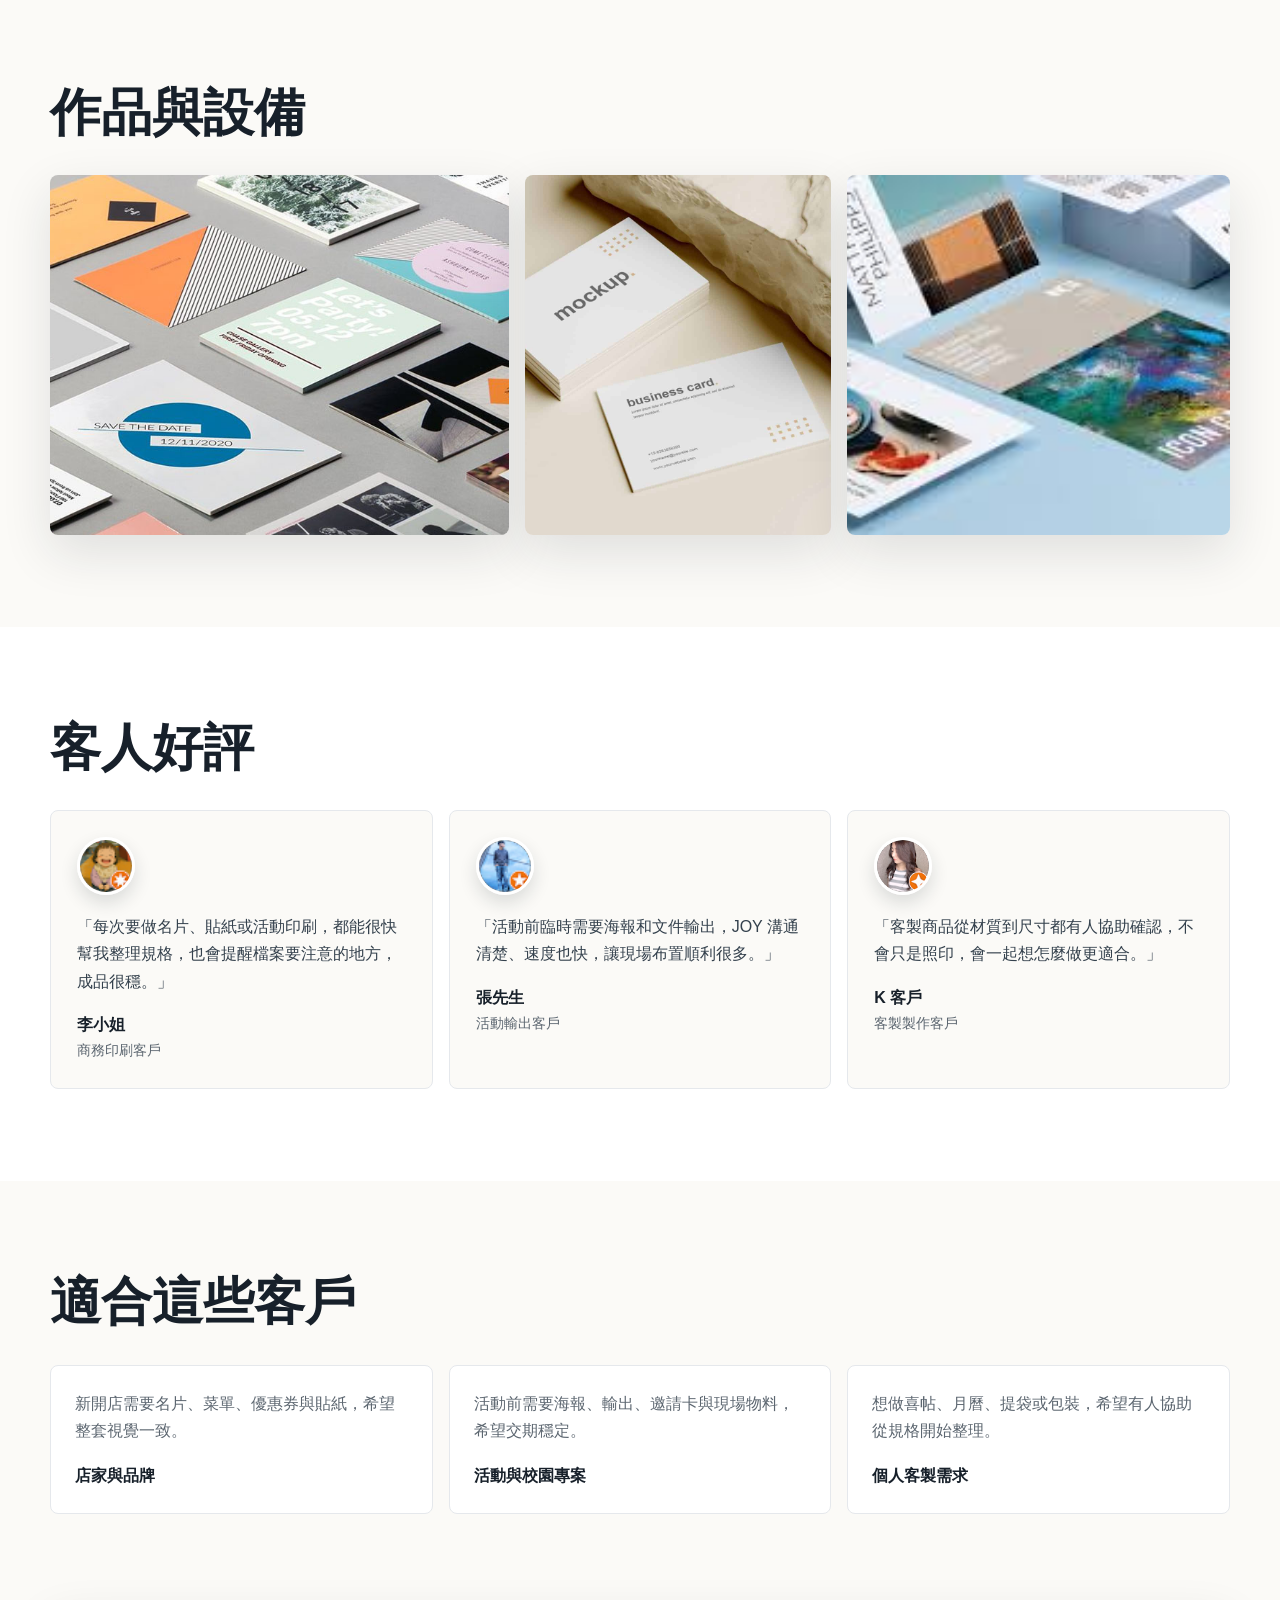
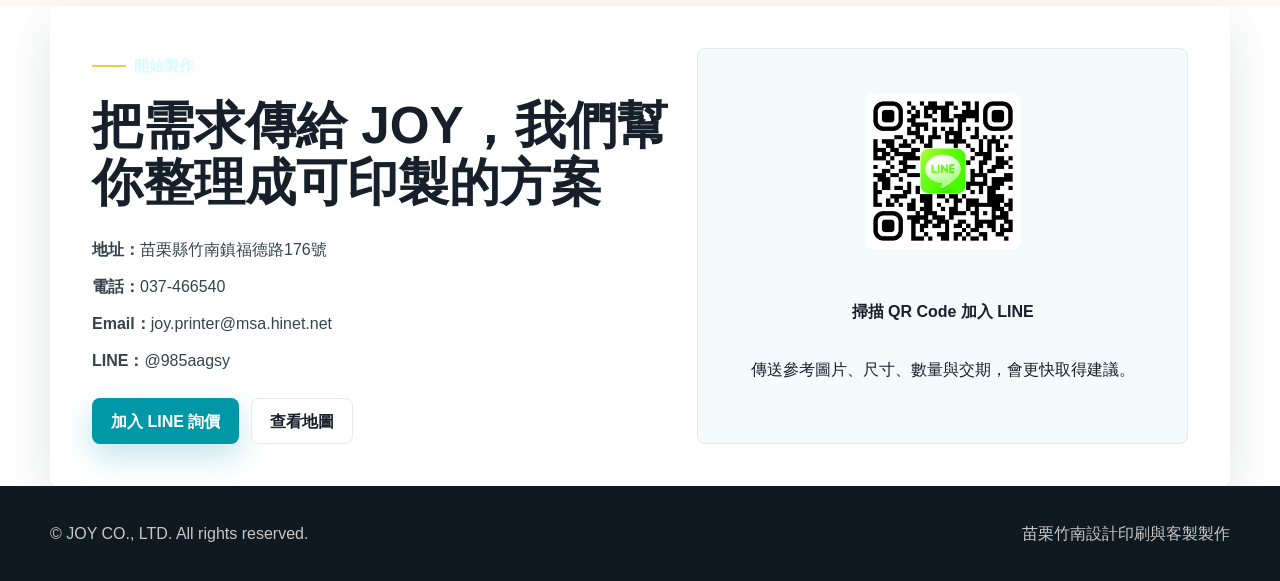
==== commit 42dd0bed: "Update index.html" ====
--- a/index.html
+++ b/index.html
@@ -38,7 +38,7 @@
       <button class="notice-close" type="button" aria-label="關閉公告" data-notice-close>×</button>
       <p class="eyebrow">營業公告</p>
       <h2 id="noticeTitle">特殊休假時間公告</h2>
-      <p>9月18日至9月28日 築藝門市店休。<br>建議您來店前先透過 官方LINE 喔!<br>祝JOY的好朋友們事事順心。</p>
+      <p>9月18日至9月28日 築藝門市店休。<br>建議您來店前先透過 官方LINE 洽詢喔!<br>祝JOY的好朋友們事事順心。</p>
       <ul class="notice-list">
         <li><strong>休假日期：</strong>2026/09/18 - 09/28</li>
         <li><strong>恢復營業：</strong>2026/09/29 正常服務</li>
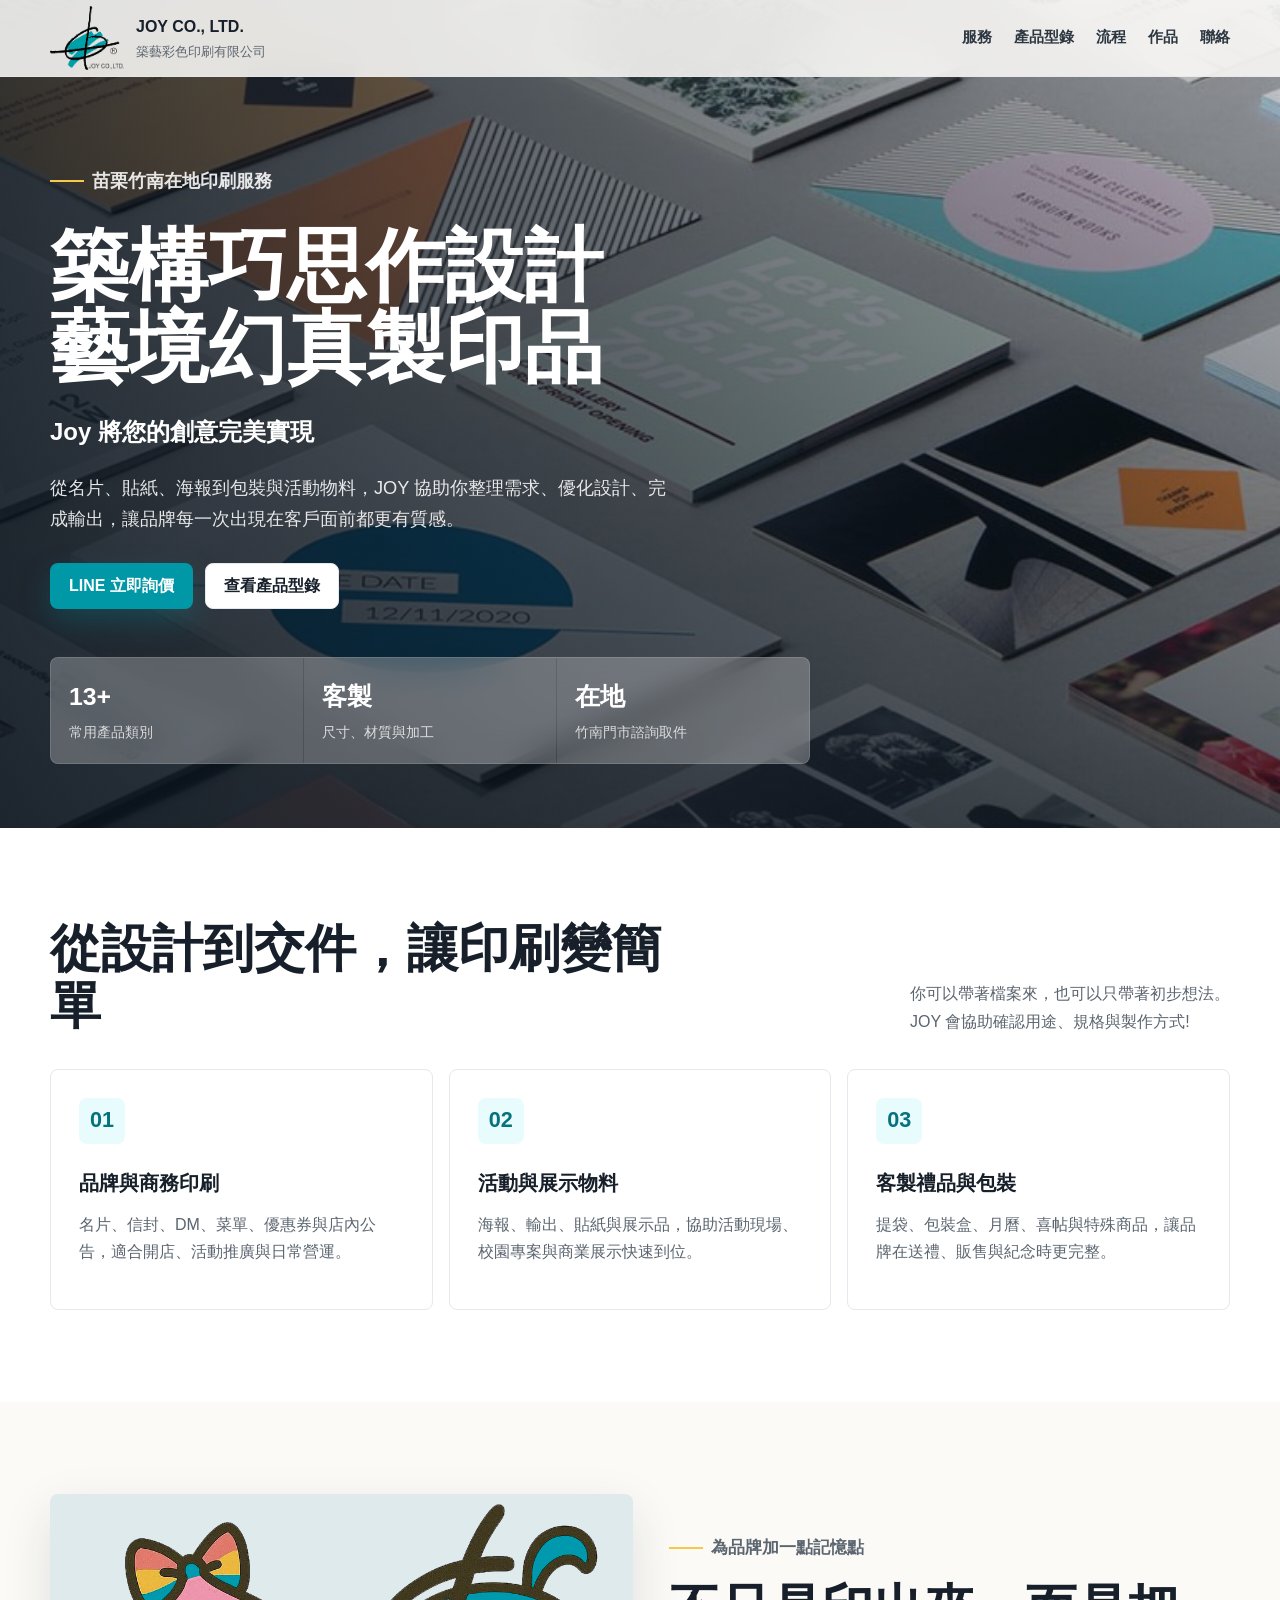
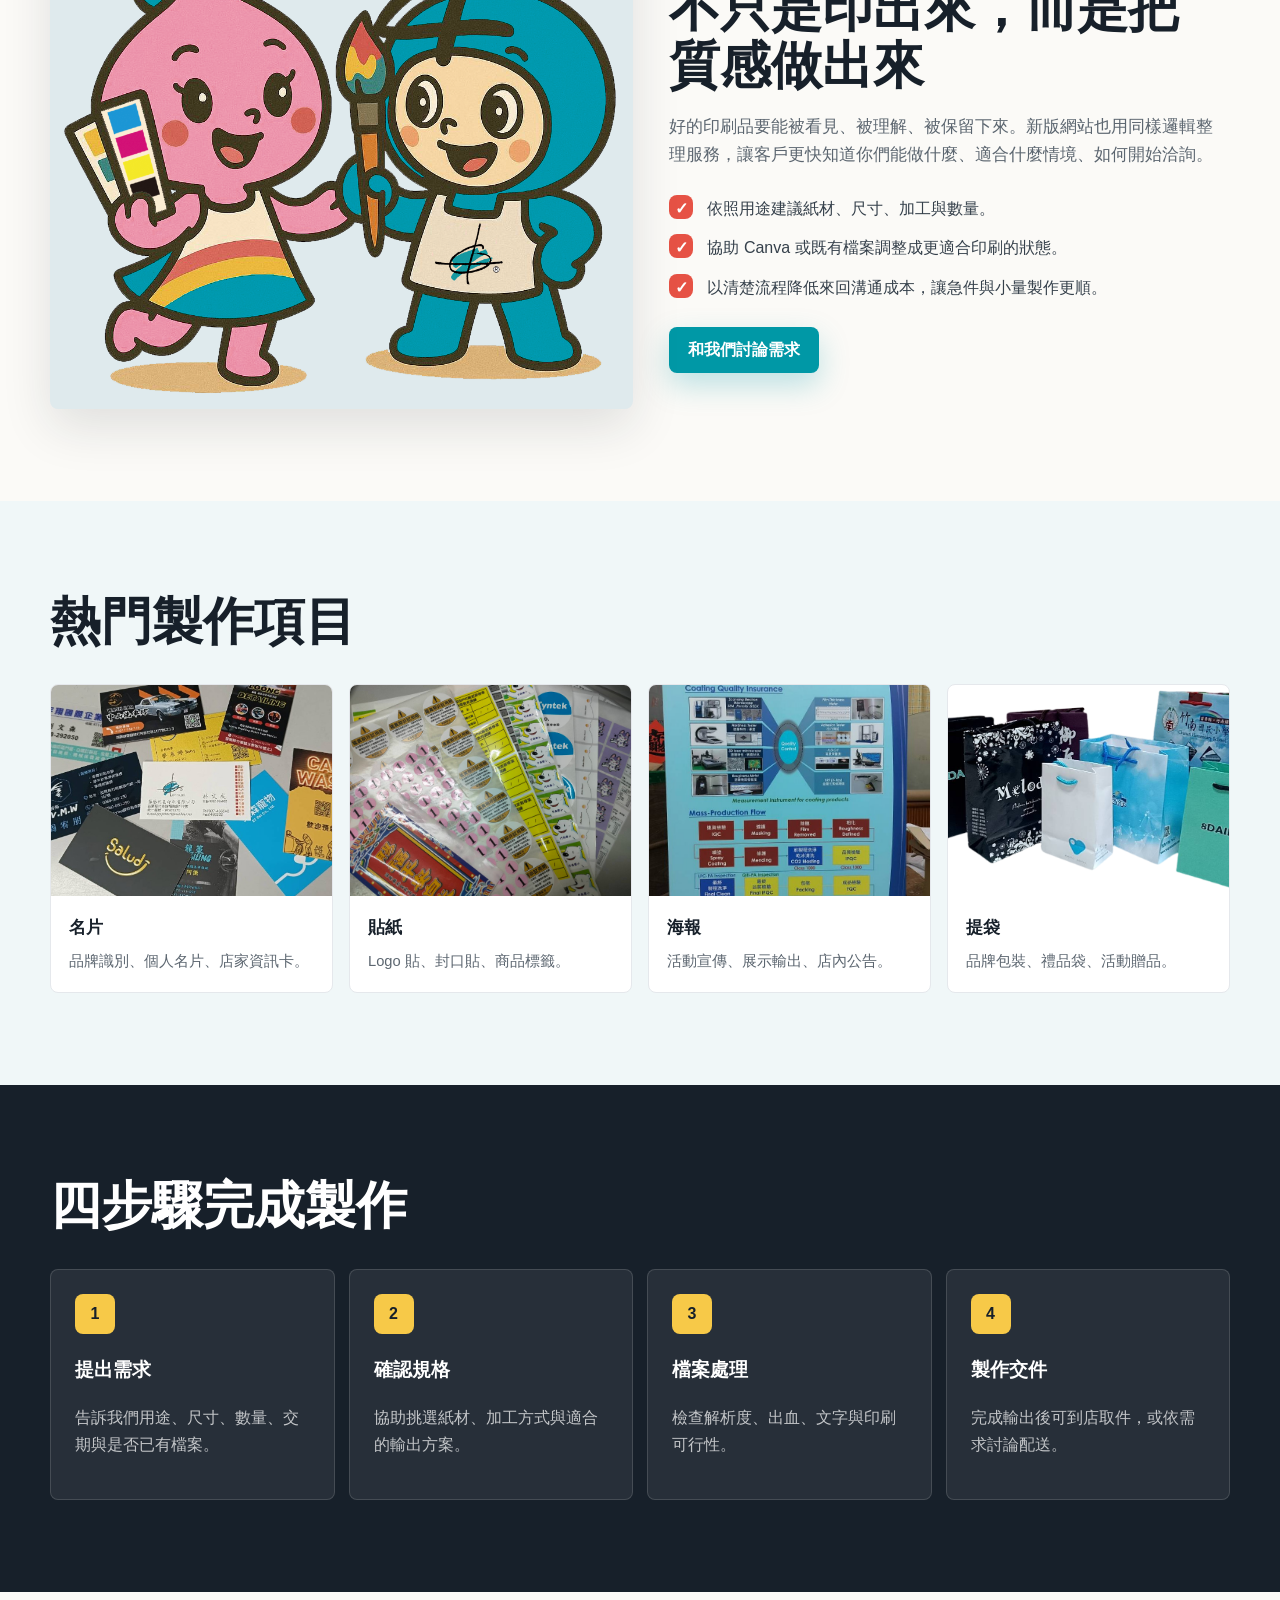
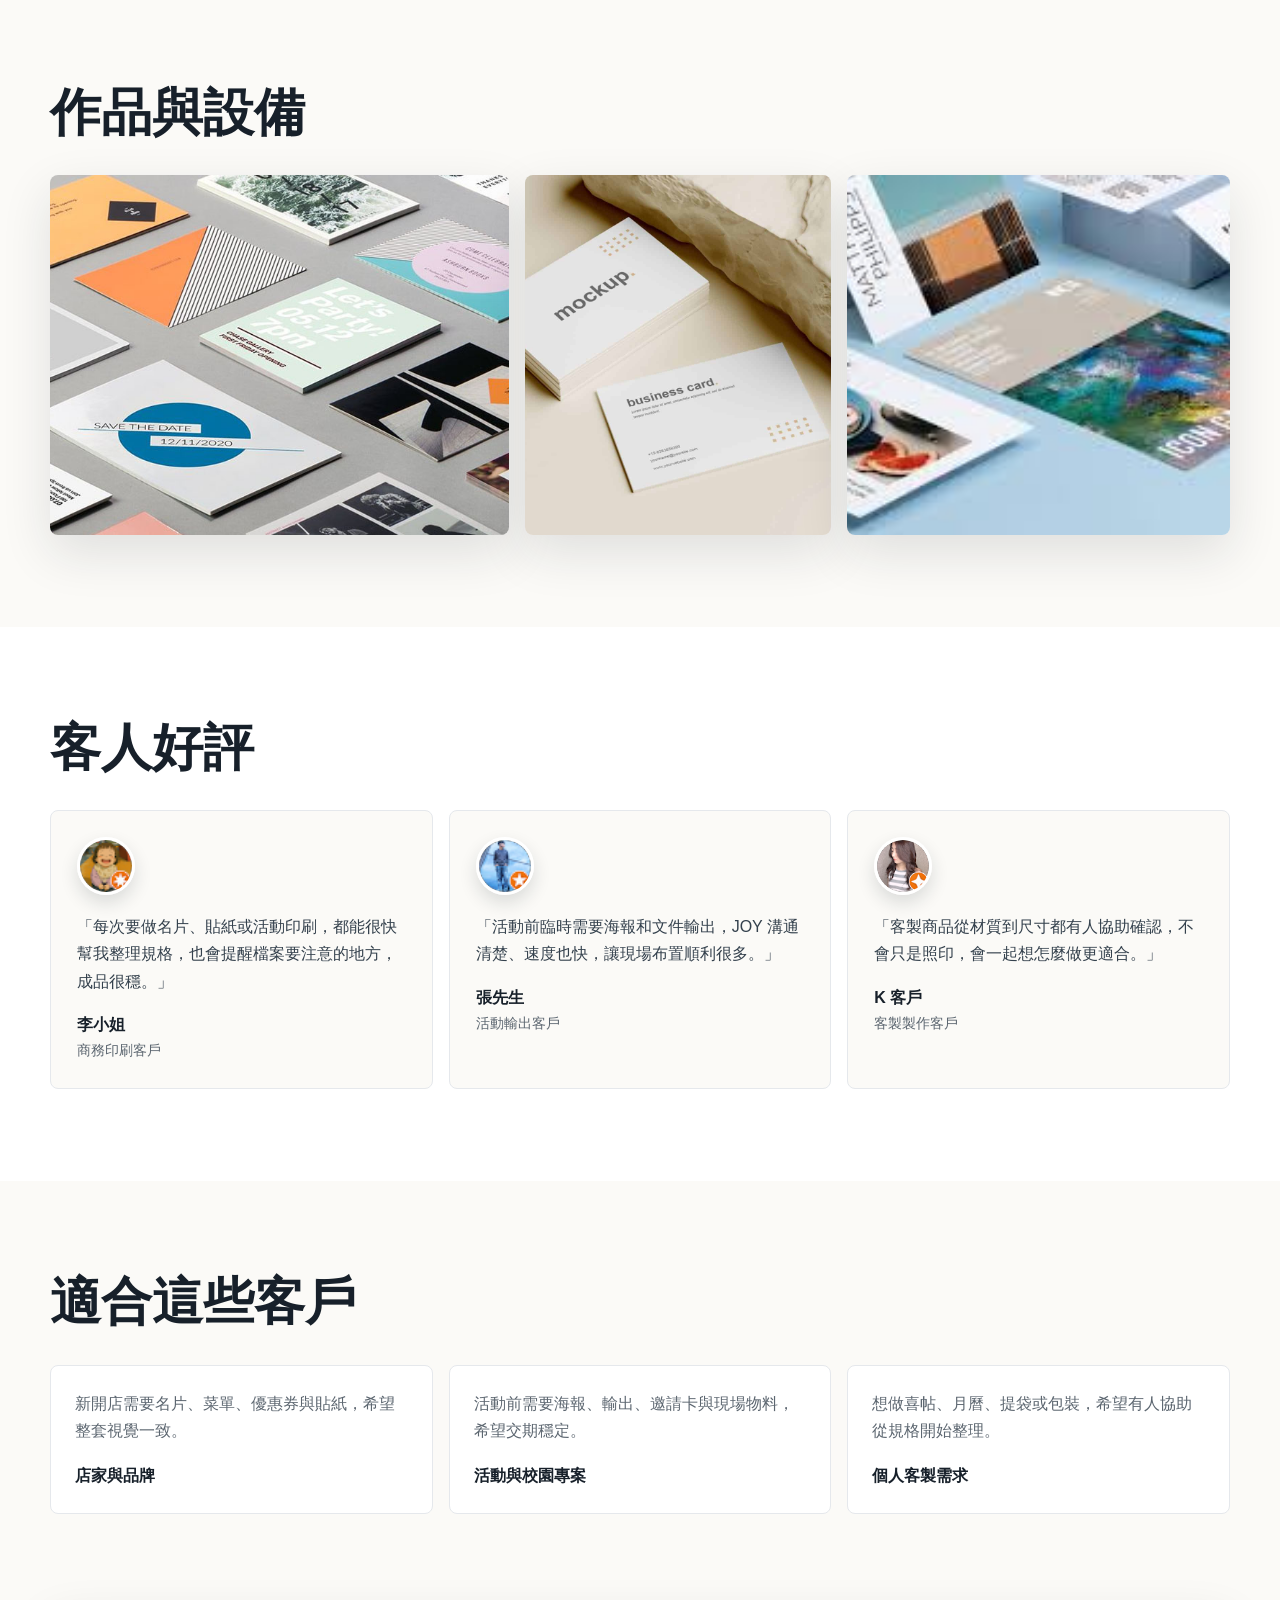
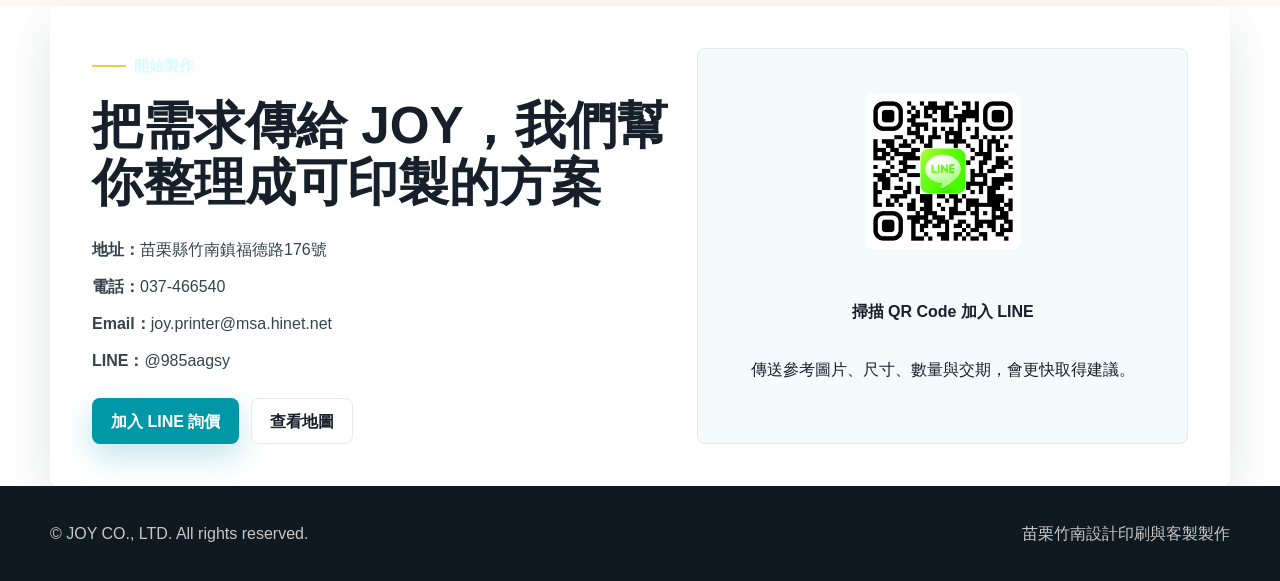
==== commit 084b32c9: "Disable holiday notice modal by setting data-enabled to false" ====
--- a/index.html
+++ b/index.html
@@ -32,7 +32,7 @@
   </header>
 
   <!-- 休假公告彈窗：把 data-enabled 改成 "true" 會顯示，改成 "false" 會關閉。 -->
-  <div class="notice-modal" id="holidayNotice" data-enabled="true" data-version="2026-06-05" aria-hidden="true">
+  <div class="notice-modal" id="holidayNotice" data-enabled="false" data-version="2026-06-05" aria-hidden="true">
     <div class="notice-backdrop" data-notice-close></div>
     <section class="notice-dialog" role="dialog" aria-modal="true" aria-labelledby="noticeTitle">
       <button class="notice-close" type="button" aria-label="關閉公告" data-notice-close>×</button>
